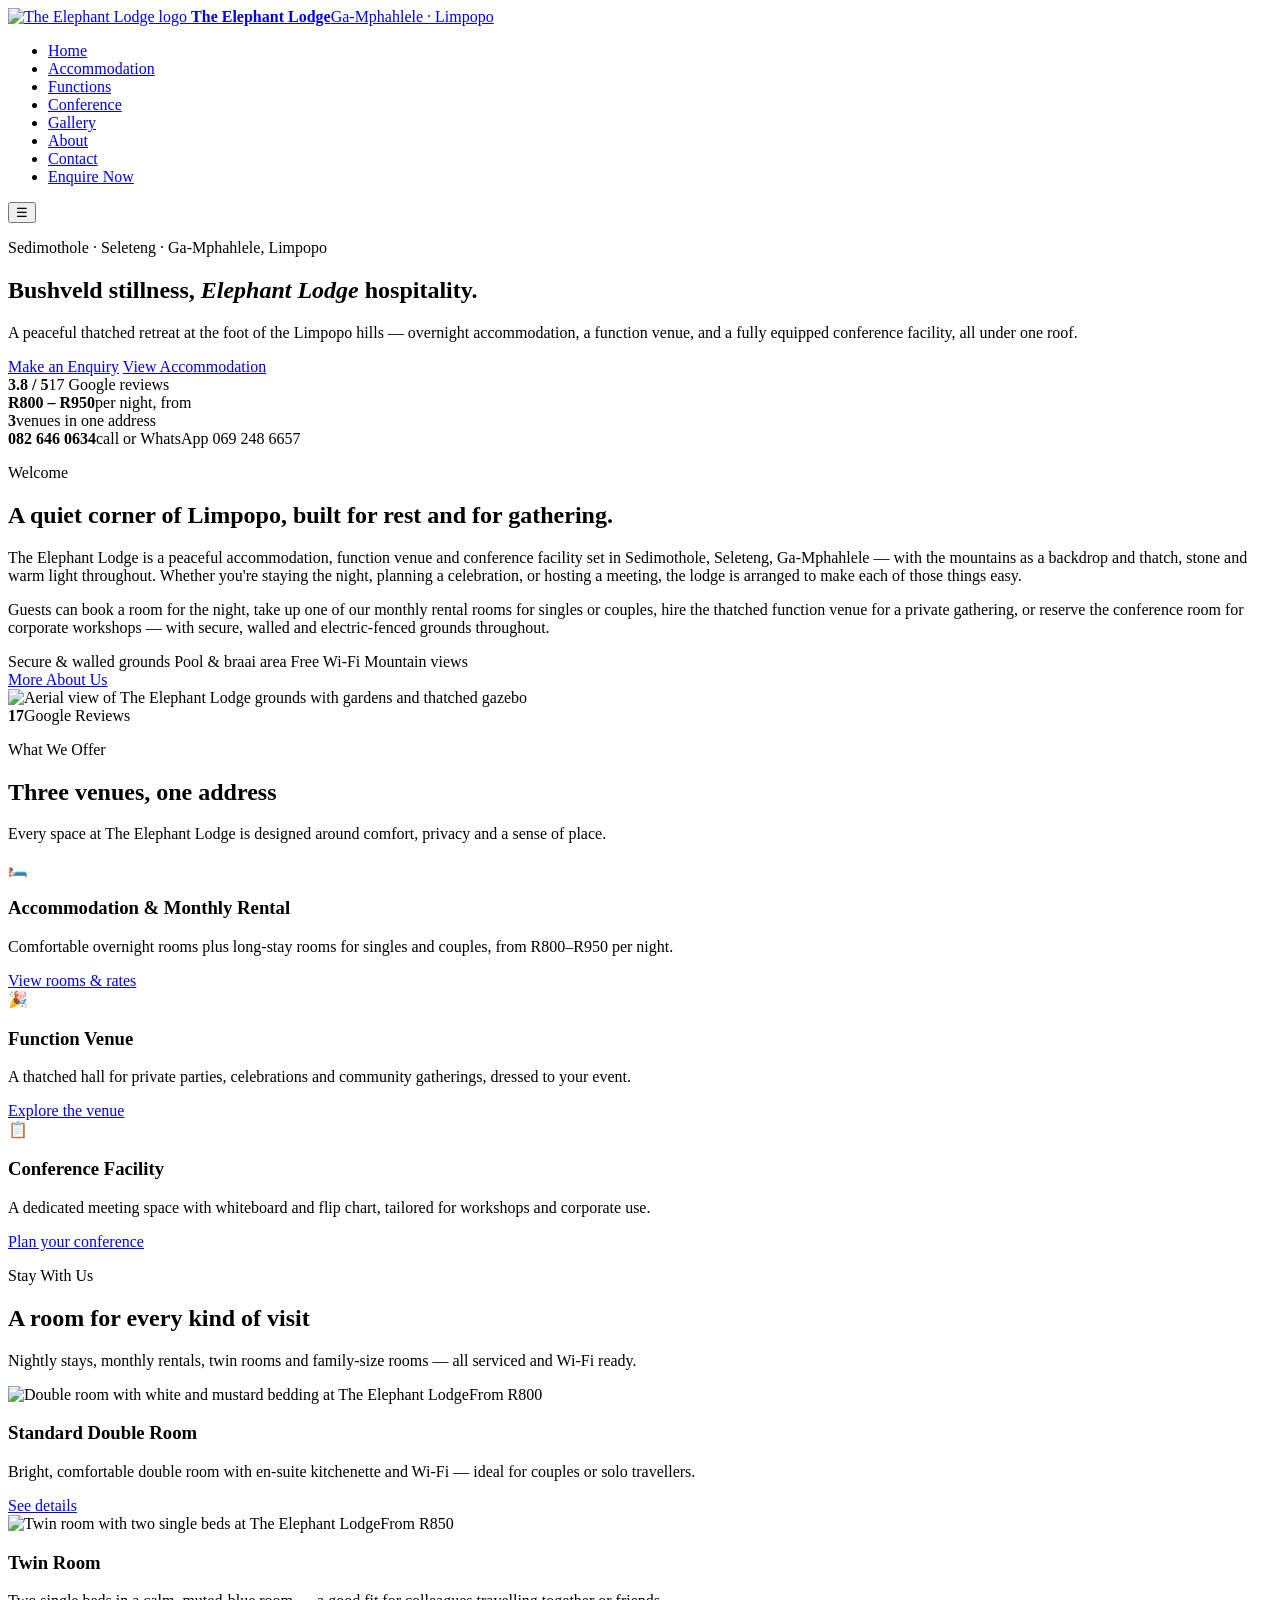
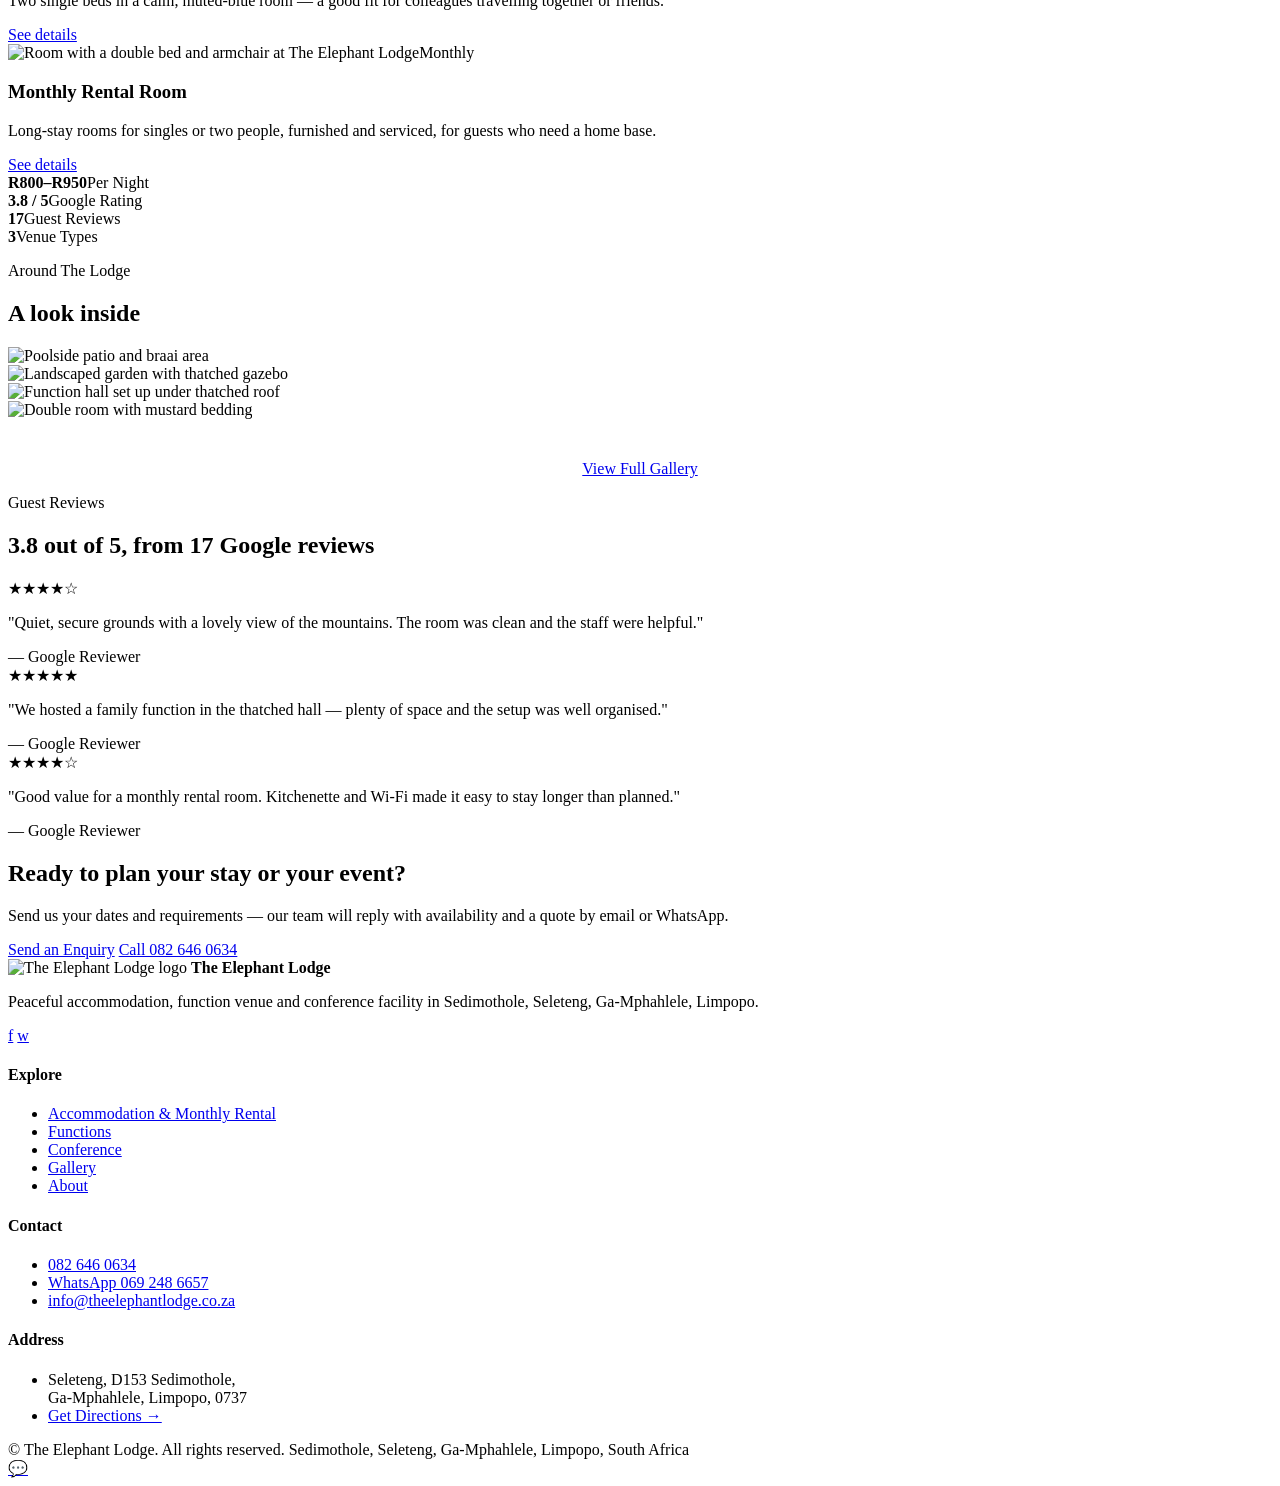
==== index.html @ 0ccc71f3 "Launch website Launch website" ====
<!DOCTYPE html>
<html lang="en-ZA">
<head>
<meta charset="UTF-8">
<meta name="viewport" content="width=device-width, initial-scale=1.0">
<title>The Elephant Lodge | Accommodation, Functions & Conference Venue in Ga‑Mphahlele, Limpopo</title>
<meta name="description" content="The Elephant Lodge in Sedimothole, Seleteng, Ga‑Mphahlele offers peaceful overnight accommodation, monthly room rentals, a function venue for parties and events, and a conference facility — all set against the Limpopo mountains.">
<meta name="keywords" content="The Elephant Lodge, Ga-Mphahlele accommodation, Seleteng lodge, Limpopo function venue, conference venue Limpopo, monthly room rental Ga-Mphahlele, Sedimothole lodge">
<link rel="canonical" href="https://theelephantlodge.co.za/">
<meta name="robots" content="index, follow">

<!-- Open Graph -->
<meta property="og:type" content="business.business">
<meta property="og:title" content="The Elephant Lodge — Accommodation, Functions & Conference Venue">
<meta property="og:description" content="Peaceful accommodation, function venue and conference facility in Sedimothole, Seleteng, Ga‑Mphahlele, Limpopo.">
<meta property="og:image" content="https://theelephantlodge.co.za/images/hero-sunset.jpg">
<meta property="og:url" content="https://theelephantlodge.co.za/">
<meta property="og:locale" content="en_ZA">
<meta name="twitter:card" content="summary_large_image">

<link rel="icon" href="images/logo.jpg">
<link rel="preconnect" href="https://fonts.googleapis.com">
<link rel="preconnect" href="https://fonts.gstatic.com" crossorigin>
<link href="https://fonts.googleapis.com/css2?family=Fraunces:opsz,wght@9..144,300..700&family=Manrope:wght@400;500;600;700;800&display=swap" rel="stylesheet">
<link rel="stylesheet" href="css/style.css">

<script type="application/ld+json">
{
  "@context": "https://schema.org",
  "@type": "LodgingBusiness",
  "name": "The Elephant Lodge",
  "image": "https://theelephantlodge.co.za/images/hero-sunset.jpg",
  "url": "https://theelephantlodge.co.za/",
  "telephone": "+27826460634",
  "email": "info@theelephantlodge.co.za",
  "priceRange": "R800 - R950",
  "address": {
    "@type": "PostalAddress",
    "streetAddress": "D153 Sedimothole, Seleteng",
    "addressLocality": "Ga-Mphahlele",
    "postalCode": "0737",
    "addressRegion": "Limpopo",
    "addressCountry": "ZA"
  },
  "aggregateRating": {
    "@type": "AggregateRating",
    "ratingValue": "3.8",
    "reviewCount": "17"
  },
  "sameAs": ["https://www.facebook.com/profile.php?id=61555060270359"]
}
</script>
</head>
<body data-page="home">

<!-- ============ HEADER ============ -->
<header class="site-header">
  <div class="container">
    <a href="index.html" class="brand">
      <img src="images/logo.jpg" alt="The Elephant Lodge logo">
      <span><strong>The Elephant Lodge</strong><span>Ga‑Mphahlele · Limpopo</span></span>
    </a>
    <nav aria-label="Primary">
      <ul class="nav-links">
        <li><a href="index.html" data-page="home">Home</a></li>
        <li><a href="accommodation.html" data-page="accommodation">Accommodation</a></li>
        <li><a href="functions.html" data-page="functions">Functions</a></li>
        <li><a href="conference.html" data-page="conference">Conference</a></li>
        <li><a href="gallery.html" data-page="gallery">Gallery</a></li>
        <li><a href="about.html" data-page="about">About</a></li>
        <li><a href="contact.html" data-page="contact">Contact</a></li>
        <li><a href="contact.html#enquire" class="nav-cta">Enquire Now</a></li>
      </ul>
    </nav>
    <button class="nav-toggle" aria-label="Open menu" aria-expanded="false">☰</button>
  </div>
</header>

<!-- ============ HERO ============ -->
<section class="hero">
  <div class="hero-bg" style="background-image:url('images/hero-sunset.jpg');"></div>
  <div class="hero-content">
    <p class="eyebrow">Sedimothole · Seleteng · Ga‑Mphahlele, Limpopo</p>
    <h1>Bushveld stillness, <em>Elephant Lodge</em> hospitality.</h1>
    <p class="hero-sub">A peaceful thatched retreat at the foot of the Limpopo hills — overnight accommodation, a function venue, and a fully equipped conference facility, all under one roof.</p>
    <div class="hero-actions">
      <a href="contact.html#enquire" class="btn btn-primary">Make an Enquiry</a>
      <a href="accommodation.html" class="btn btn-ghost">View Accommodation</a>
    </div>
    <div class="hero-meta">
      <div><strong>3.8 / 5</strong>17 Google reviews</div>
      <div><strong>R800 – R950</strong>per night, from</div>
      <div><strong>3</strong>venues in one address</div>
      <div><strong>082 646 0634</strong>call or WhatsApp 069 248 6657</div>
    </div>
  </div>
</section>

<!-- ============ INTRO ============ -->
<section class="section-sand">
  <div class="container">
    <div class="split reveal">
      <div>
        <p class="eyebrow">Welcome</p>
        <h2>A quiet corner of Limpopo, built for rest and for gathering.</h2>
        <p>The Elephant Lodge is a peaceful accommodation, function venue and conference facility set in Sedimothole, Seleteng, Ga‑Mphahlele — with the mountains as a backdrop and thatch, stone and warm light throughout. Whether you're staying the night, planning a celebration, or hosting a meeting, the lodge is arranged to make each of those things easy.</p>
        <p>Guests can book a room for the night, take up one of our monthly rental rooms for singles or couples, hire the thatched function venue for a private gathering, or reserve the conference room for corporate workshops — with secure, walled and electric-fenced grounds throughout.</p>
        <div class="badge-row">
          <span class="badge">Secure & walled grounds</span>
          <span class="badge">Pool & braai area</span>
          <span class="badge">Free Wi‑Fi</span>
          <span class="badge">Mountain views</span>
        </div>
        <a href="about.html" class="btn btn-outline">More About Us</a>
      </div>
      <div class="split-media">
        <img src="images/aerial-front.jpg" alt="Aerial view of The Elephant Lodge grounds with gardens and thatched gazebo">
        <div class="tag"><strong>17</strong><span>Google Reviews</span></div>
      </div>
    </div>
  </div>
</section>

<!-- ============ SERVICES QUICK NAV ============ -->
<section>
  <div class="container">
    <div class="section-head reveal">
      <p class="eyebrow" style="justify-content:center;">What We Offer</p>
      <h2>Three venues, one address</h2>
      <p>Every space at The Elephant Lodge is designed around comfort, privacy and a sense of place.</p>
    </div>
    <div class="grid grid-3 reveal">
      <div class="icon-card">
        <div class="ic">🛏️</div>
        <h3>Accommodation & Monthly Rental</h3>
        <p>Comfortable overnight rooms plus long-stay rooms for singles and couples, from R800–R950 per night.</p>
        <a href="accommodation.html" class="card-link">View rooms & rates</a>
      </div>
      <div class="icon-card">
        <div class="ic">🎉</div>
        <h3>Function Venue</h3>
        <p>A thatched hall for private parties, celebrations and community gatherings, dressed to your event.</p>
        <a href="functions.html" class="card-link">Explore the venue</a>
      </div>
      <div class="icon-card">
        <div class="ic">📋</div>
        <h3>Conference Facility</h3>
        <p>A dedicated meeting space with whiteboard and flip chart, tailored for workshops and corporate use.</p>
        <a href="conference.html" class="card-link">Plan your conference</a>
      </div>
    </div>
  </div>
</section>

<!-- ============ FEATURED ROOMS ============ -->
<section class="section-sand">
  <div class="container">
    <div class="section-head reveal">
      <p class="eyebrow" style="justify-content:center;">Stay With Us</p>
      <h2>A room for every kind of visit</h2>
      <p>Nightly stays, monthly rentals, twin rooms and family-size rooms — all serviced and Wi‑Fi ready.</p>
    </div>
    <div class="grid grid-3 reveal">
      <div class="card">
        <div class="card-media"><img src="images/room-yellow.jpg" alt="Double room with white and mustard bedding at The Elephant Lodge"><span class="card-price">From R800</span></div>
        <div class="card-body">
          <h3>Standard Double Room</h3>
          <p>Bright, comfortable double room with en-suite kitchenette and Wi‑Fi — ideal for couples or solo travellers.</p>
          <a href="accommodation.html" class="card-link">See details</a>
        </div>
      </div>
      <div class="card">
        <div class="card-media"><img src="images/room-twin.jpg" alt="Twin room with two single beds at The Elephant Lodge"><span class="card-price">From R850</span></div>
        <div class="card-body">
          <h3>Twin Room</h3>
          <p>Two single beds in a calm, muted-blue room — a good fit for colleagues travelling together or friends.</p>
          <a href="accommodation.html" class="card-link">See details</a>
        </div>
      </div>
      <div class="card">
        <div class="card-media"><img src="images/room-green.jpg" alt="Room with a double bed and armchair at The Elephant Lodge"><span class="card-price">Monthly</span></div>
        <div class="card-body">
          <h3>Monthly Rental Room</h3>
          <p>Long-stay rooms for singles or two people, furnished and serviced, for guests who need a home base.</p>
          <a href="accommodation.html" class="card-link">See details</a>
        </div>
      </div>
    </div>
  </div>
</section>

<!-- ============ STATS ============ -->
<section class="section-tight">
  <div class="container">
    <div class="stats reveal">
      <div><strong>R800–R950</strong><span>Per Night</span></div>
      <div><strong>3.8 / 5</strong><span>Google Rating</span></div>
      <div><strong>17</strong><span>Guest Reviews</span></div>
      <div><strong>3</strong><span>Venue Types</span></div>
    </div>
  </div>
</section>

<!-- ============ GALLERY PREVIEW ============ -->
<section>
  <div class="container">
    <div class="section-head reveal">
      <p class="eyebrow" style="justify-content:center;">Around The Lodge</p>
      <h2>A look inside</h2>
    </div>
    <div class="gallery-grid reveal">
      <div class="gallery-item"><img src="images/poolside.jpg" alt="Poolside patio and braai area"></div>
      <div class="gallery-item"><img src="images/garden-lawn.jpg" alt="Landscaped garden with thatched gazebo"></div>
      <div class="gallery-item"><img src="images/function-hall-setup-1.jpg" alt="Function hall set up under thatched roof"></div>
      <div class="gallery-item"><img src="images/room-yellow.jpg" alt="Double room with mustard bedding"></div>
    </div>
    <div style="text-align:center; margin-top:2.6rem;">
      <a href="gallery.html" class="btn btn-outline">View Full Gallery</a>
    </div>
  </div>
</section>

<!-- ============ TESTIMONIALS ============ -->
<section class="section-night">
  <div class="container">
    <div class="section-head reveal">
      <p class="eyebrow" style="justify-content:center; color:var(--gold-soft);">Guest Reviews</p>
      <h2>3.8 out of 5, from 17 Google reviews</h2>
    </div>
    <div class="grid grid-3 reveal">
      <div class="review-card">
        <div class="stars">★★★★☆</div>
        <p>"Quiet, secure grounds with a lovely view of the mountains. The room was clean and the staff were helpful."</p>
        <div class="review-name">— Google Reviewer</div>
      </div>
      <div class="review-card">
        <div class="stars">★★★★★</div>
        <p>"We hosted a family function in the thatched hall — plenty of space and the setup was well organised."</p>
        <div class="review-name">— Google Reviewer</div>
      </div>
      <div class="review-card">
        <div class="stars">★★★★☆</div>
        <p>"Good value for a monthly rental room. Kitchenette and Wi‑Fi made it easy to stay longer than planned."</p>
        <div class="review-name">— Google Reviewer</div>
      </div>
    </div>
  </div>
</section>

<!-- ============ CTA ============ -->
<section class="cta-band">
  <div class="container">
    <div class="horizon"><span class="horizon-dot"></span></div>
    <h2>Ready to plan your stay or your event?</h2>
    <p>Send us your dates and requirements — our team will reply with availability and a quote by email or WhatsApp.</p>
    <div class="cta-actions">
      <a href="contact.html#enquire" class="btn btn-primary">Send an Enquiry</a>
      <a href="tel:+27826460634" class="btn btn-ghost">Call 082 646 0634</a>
    </div>
  </div>
</section>

<!-- ============ FOOTER ============ -->
<footer class="site-footer">
  <div class="container">
    <div class="footer-grid">
      <div>
        <div class="footer-brand">
          <img src="images/logo.jpg" alt="The Elephant Lodge logo">
          <strong>The Elephant Lodge</strong>
        </div>
        <p>Peaceful accommodation, function venue and conference facility in Sedimothole, Seleteng, Ga‑Mphahlele, Limpopo.</p>
        <div class="social-row">
          <a href="https://www.facebook.com/profile.php?id=61555060270359" target="_blank" rel="noopener" aria-label="Facebook">f</a>
          <a href="https://wa.me/27692486657" target="_blank" rel="noopener" aria-label="WhatsApp">w</a>
        </div>
      </div>
      <div>
        <h4>Explore</h4>
        <ul>
          <li><a href="accommodation.html">Accommodation & Monthly Rental</a></li>
          <li><a href="functions.html">Functions</a></li>
          <li><a href="conference.html">Conference</a></li>
          <li><a href="gallery.html">Gallery</a></li>
          <li><a href="about.html">About</a></li>
        </ul>
      </div>
      <div>
        <h4>Contact</h4>
        <ul>
          <li><a href="tel:+27826460634">082 646 0634</a></li>
          <li><a href="https://wa.me/27692486657" target="_blank" rel="noopener">WhatsApp 069 248 6657</a></li>
          <li><a href="mailto:info@theelephantlodge.co.za">info@theelephantlodge.co.za</a></li>
        </ul>
      </div>
      <div>
        <h4>Address</h4>
        <ul>
          <li>Seleteng, D153 Sedimothole,<br>Ga‑Mphahlele, Limpopo, 0737</li>
          <li><a href="https://www.google.com/maps/dir//Seleteng,+D153+Sedimothole,+Seleteng,+Ga,+Ga-Mphahlele,+0737" target="_blank" rel="noopener">Get Directions →</a></li>
        </ul>
      </div>
    </div>
    <div class="footer-bottom">
      <span>© <span id="year"></span> The Elephant Lodge. All rights reserved.</span>
      <span>Sedimothole, Seleteng, Ga‑Mphahlele, Limpopo, South Africa</span>
    </div>
  </div>
</footer>

<a href="https://wa.me/27692486657" class="whatsapp-float" target="_blank" rel="noopener" aria-label="Chat on WhatsApp">💬</a>

<script src="js/main.js"></script>
</body>
</html>
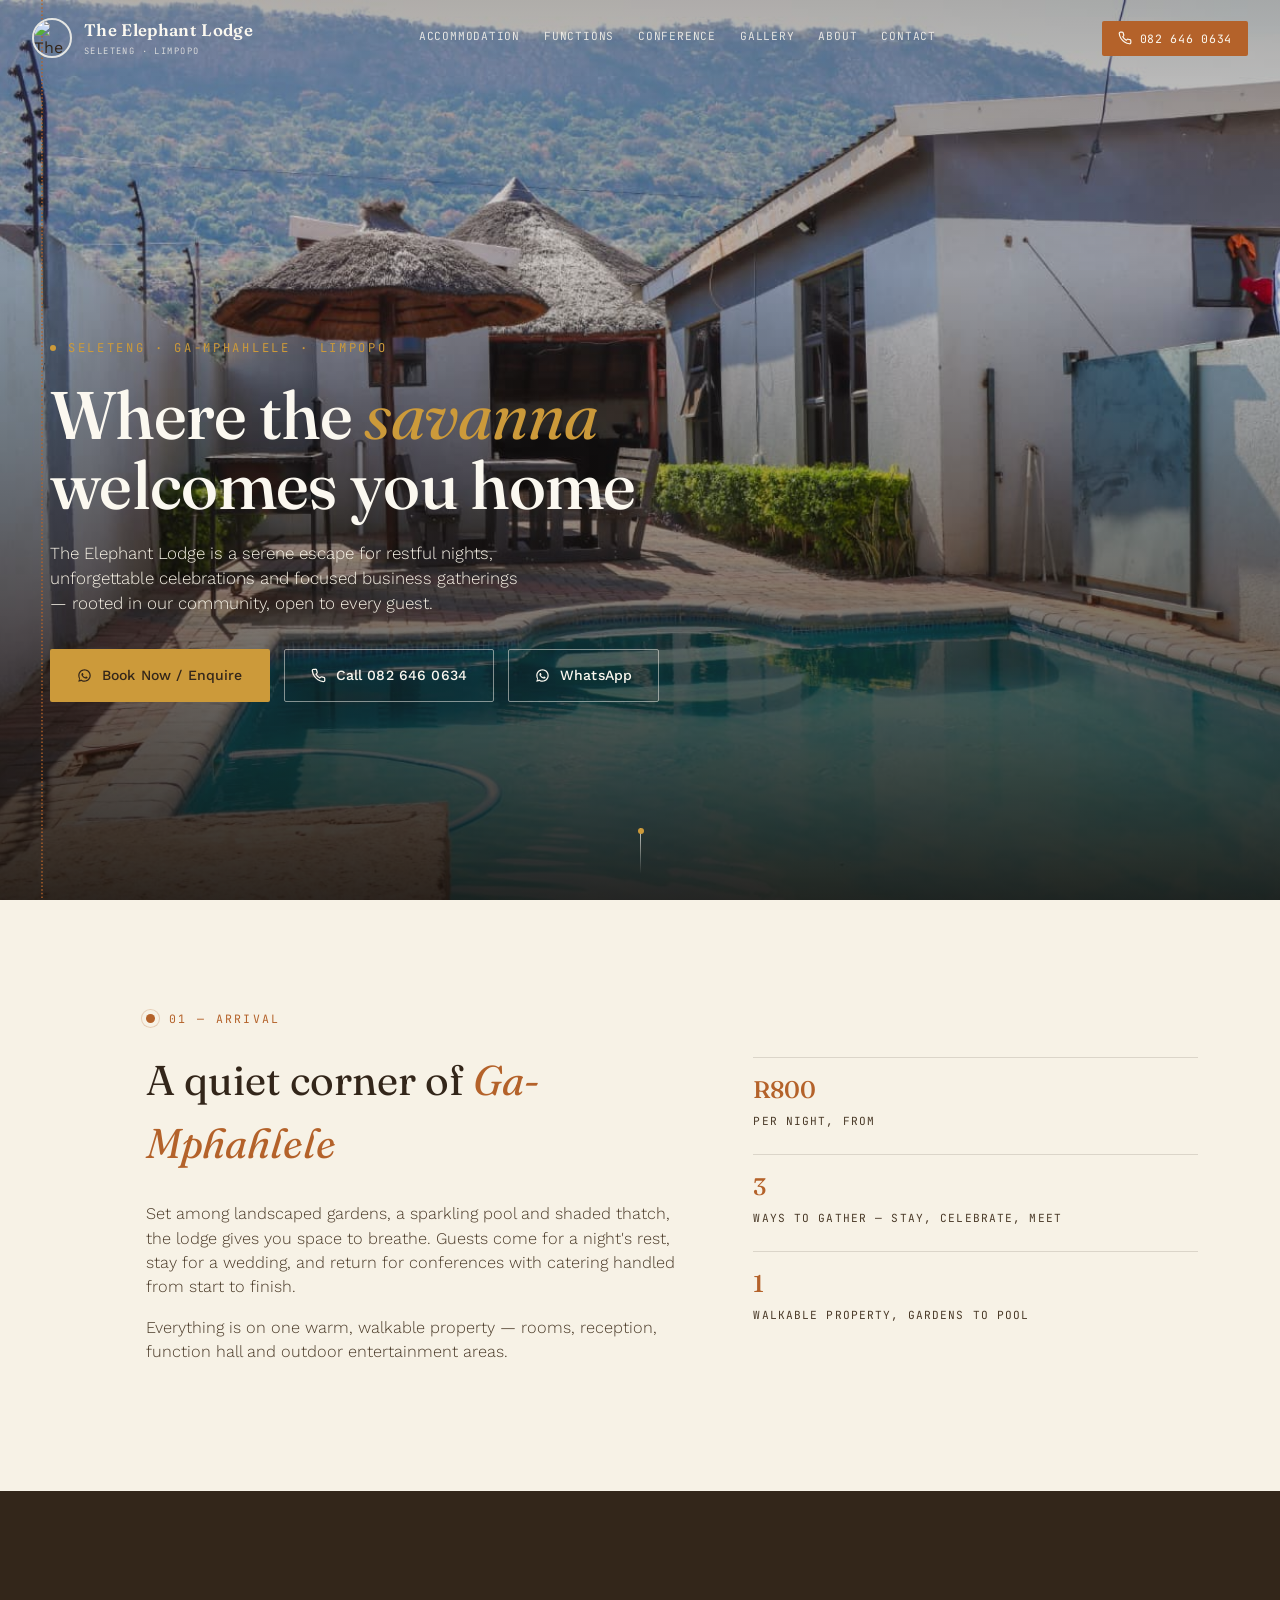
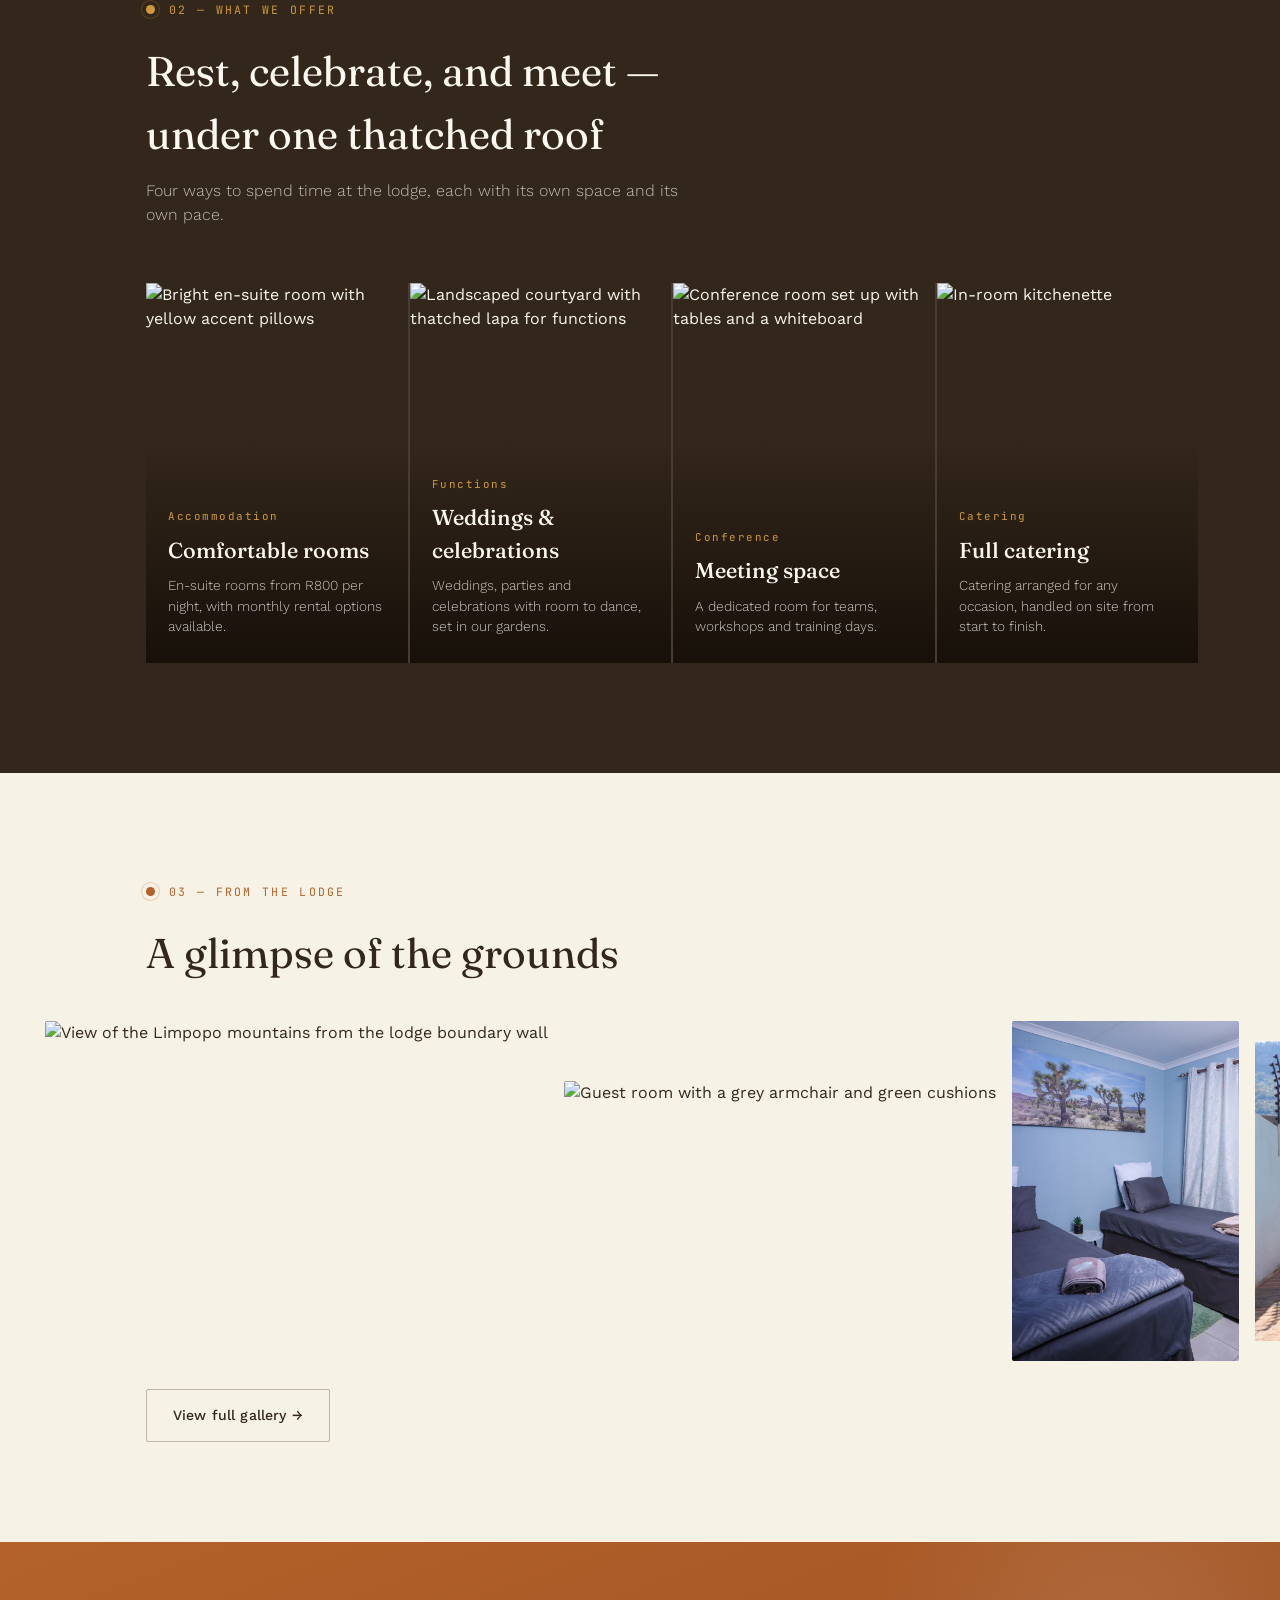
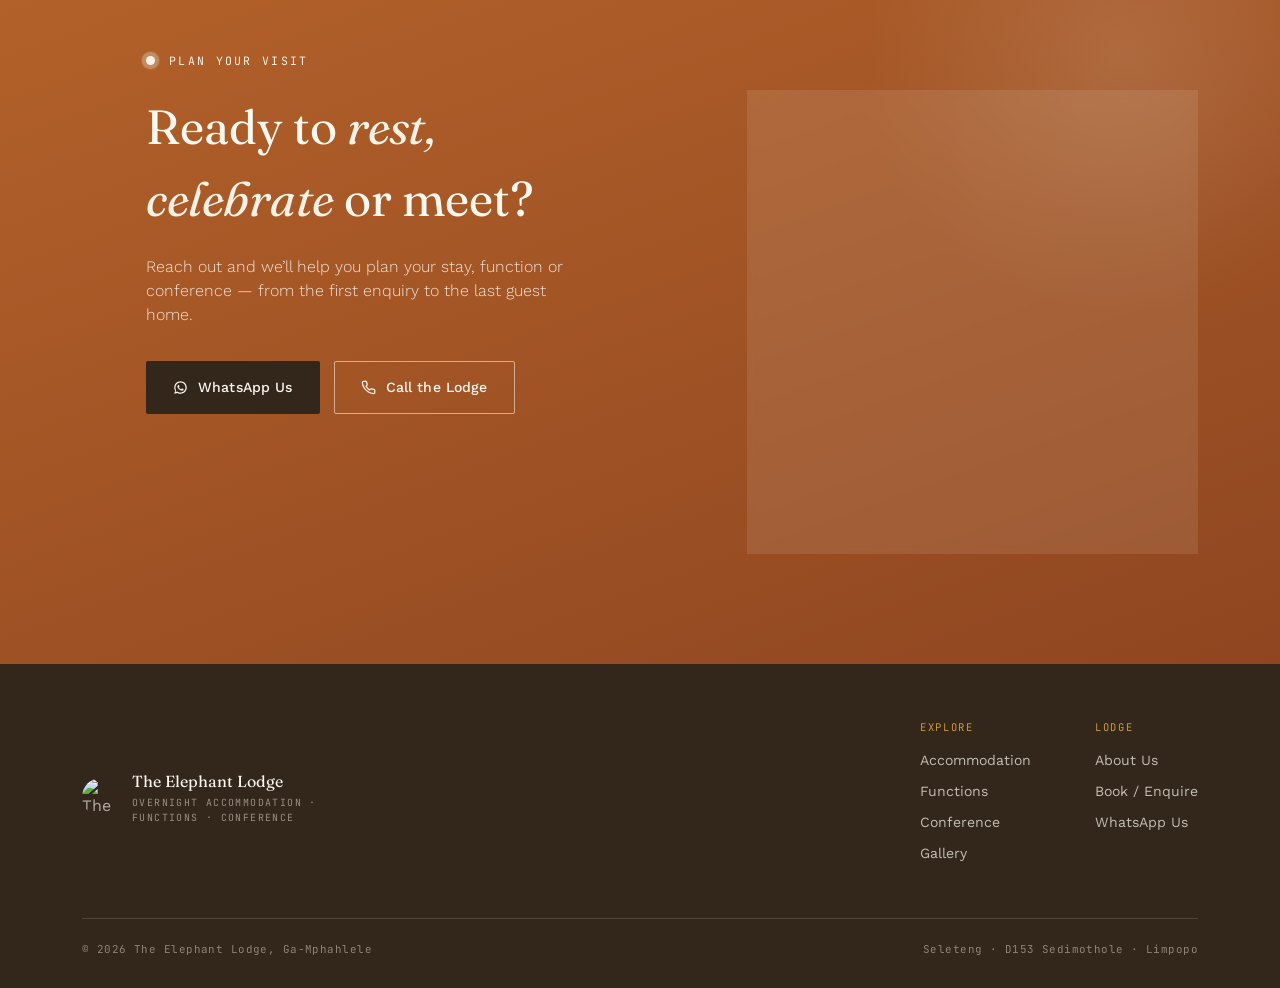
==== commit 1e72ad32: "Add files via upload" ====
--- a/index.html
+++ b/index.html
@@ -1,315 +1,187 @@
 <!DOCTYPE html>
-<html lang="en-ZA">
+<html lang="en">
 <head>
 <meta charset="UTF-8">
 <meta name="viewport" content="width=device-width, initial-scale=1.0">
-<title>The Elephant Lodge | Accommodation, Functions & Conference Venue in Ga‑Mphahlele, Limpopo</title>
-<meta name="description" content="The Elephant Lodge in Sedimothole, Seleteng, Ga‑Mphahlele offers peaceful overnight accommodation, monthly room rentals, a function venue for parties and events, and a conference facility — all set against the Limpopo mountains.">
-<meta name="keywords" content="The Elephant Lodge, Ga-Mphahlele accommodation, Seleteng lodge, Limpopo function venue, conference venue Limpopo, monthly room rental Ga-Mphahlele, Sedimothole lodge">
-<link rel="canonical" href="https://theelephantlodge.co.za/">
-<meta name="robots" content="index, follow">
-
-<!-- Open Graph -->
-<meta property="og:type" content="business.business">
-<meta property="og:title" content="The Elephant Lodge — Accommodation, Functions & Conference Venue">
-<meta property="og:description" content="Peaceful accommodation, function venue and conference facility in Sedimothole, Seleteng, Ga‑Mphahlele, Limpopo.">
-<meta property="og:image" content="https://theelephantlodge.co.za/images/hero-sunset.jpg">
-<meta property="og:url" content="https://theelephantlodge.co.za/">
-<meta property="og:locale" content="en_ZA">
-<meta name="twitter:card" content="summary_large_image">
-
-<link rel="icon" href="images/logo.jpg">
-<link rel="preconnect" href="https://fonts.googleapis.com">
-<link rel="preconnect" href="https://fonts.gstatic.com" crossorigin>
-<link href="https://fonts.googleapis.com/css2?family=Fraunces:opsz,wght@9..144,300..700&family=Manrope:wght@400;500;600;700;800&display=swap" rel="stylesheet">
+<title>The Elephant Lodge — Seleteng, Ga-Mphahlele, Limpopo</title>
+<meta name="description" content="Overnight accommodation, functions and conferencing in Ga-Mphahlele, Limpopo.">
 <link rel="stylesheet" href="css/style.css">
-
-<script type="application/ld+json">
-{
-  "@context": "https://schema.org",
-  "@type": "LodgingBusiness",
-  "name": "The Elephant Lodge",
-  "image": "https://theelephantlodge.co.za/images/hero-sunset.jpg",
-  "url": "https://theelephantlodge.co.za/",
-  "telephone": "+27826460634",
-  "email": "info@theelephantlodge.co.za",
-  "priceRange": "R800 - R950",
-  "address": {
-    "@type": "PostalAddress",
-    "streetAddress": "D153 Sedimothole, Seleteng",
-    "addressLocality": "Ga-Mphahlele",
-    "postalCode": "0737",
-    "addressRegion": "Limpopo",
-    "addressCountry": "ZA"
-  },
-  "aggregateRating": {
-    "@type": "AggregateRating",
-    "ratingValue": "3.8",
-    "reviewCount": "17"
-  },
-  "sameAs": ["https://www.facebook.com/profile.php?id=61555060270359"]
-}
-</script>
 </head>
-<body data-page="home">
-
-<!-- ============ HEADER ============ -->
-<header class="site-header">
-  <div class="container">
-    <a href="index.html" class="brand">
-      <img src="images/logo.jpg" alt="The Elephant Lodge logo">
-      <span><strong>The Elephant Lodge</strong><span>Ga‑Mphahlele · Limpopo</span></span>
-    </a>
-    <nav aria-label="Primary">
-      <ul class="nav-links">
-        <li><a href="index.html" data-page="home">Home</a></li>
-        <li><a href="accommodation.html" data-page="accommodation">Accommodation</a></li>
-        <li><a href="functions.html" data-page="functions">Functions</a></li>
-        <li><a href="conference.html" data-page="conference">Conference</a></li>
-        <li><a href="gallery.html" data-page="gallery">Gallery</a></li>
-        <li><a href="about.html" data-page="about">About</a></li>
-        <li><a href="contact.html" data-page="contact">Contact</a></li>
-        <li><a href="contact.html#enquire" class="nav-cta">Enquire Now</a></li>
-      </ul>
-    </nav>
-    <button class="nav-toggle" aria-label="Open menu" aria-expanded="false">☰</button>
-  </div>
+<body>
+<header class="nav nav-hero" id="siteNav">
+  <a href="index.html" class="brand">
+    <img src="images/logo-badge.jpg" alt="The Elephant Lodge crest">
+    <span class="brand-text">The Elephant Lodge<small>Seleteng &middot; Limpopo</small></span>
+  </a>
+  <nav class="links">
+    <a href="accommodation.html">Accommodation</a>
+    <a href="functions.html">Functions</a>
+    <a href="conference.html">Conference</a>
+    <a href="gallery.html">Gallery</a>
+    <a href="about.html">About</a>
+    <a href="contact.html">Contact</a>
+  </nav>
+  <a class="btn-call" href="tel:+27826460634">
+    <svg viewBox="0 0 24 24" fill="none" stroke="currentColor" stroke-width="2" width="14" height="14"><path d="M22 16.92v3a2 2 0 0 1-2.18 2 19.79 19.79 0 0 1-8.63-3.07 19.5 19.5 0 0 1-6-6 19.79 19.79 0 0 1-3.07-8.67A2 2 0 0 1 4.11 2h3a2 2 0 0 1 2 1.72c.127.96.361 1.903.7 2.81a2 2 0 0 1-.45 2.11L8.09 9.91a16 16 0 0 0 6 6l1.27-1.27a2 2 0 0 1 2.11-.45c.907.339 1.85.573 2.81.7A2 2 0 0 1 22 16.92z"/></svg>
+    082 646 0634
+  </a>
 </header>
 
-<!-- ============ HERO ============ -->
-<section class="hero">
-  <div class="hero-bg" style="background-image:url('images/hero-sunset.jpg');"></div>
+<div class="trail-rail">
+  <svg viewBox="0 0 20 3000" preserveAspectRatio="none">
+    <path id="trailPath" class="trail-path" d="M10,0 L10,3000"/>
+  </svg>
+</div>
+
+<section class="hero hero-full" id="top">
+  <img class="hero-img" src="images/poolside.jpg" alt="Poolside and thatched lapa at The Elephant Lodge with the Limpopo mountains behind">
   <div class="hero-content">
-    <p class="eyebrow">Sedimothole · Seleteng · Ga‑Mphahlele, Limpopo</p>
-    <h1>Bushveld stillness, <em>Elephant Lodge</em> hospitality.</h1>
-    <p class="hero-sub">A peaceful thatched retreat at the foot of the Limpopo hills — overnight accommodation, a function venue, and a fully equipped conference facility, all under one roof.</p>
-    <div class="hero-actions">
-      <a href="contact.html#enquire" class="btn btn-primary">Make an Enquiry</a>
-      <a href="accommodation.html" class="btn btn-ghost">View Accommodation</a>
-    </div>
-    <div class="hero-meta">
-      <div><strong>3.8 / 5</strong>17 Google reviews</div>
-      <div><strong>R800 – R950</strong>per night, from</div>
-      <div><strong>3</strong>venues in one address</div>
-      <div><strong>082 646 0634</strong>call or WhatsApp 069 248 6657</div>
+    <div class="hero-inner">
+      <div class="eyebrow"><span class="dot"></span>Seleteng &middot; Ga-Mphahlele &middot; Limpopo</div>
+      <h1 class="hero-title">Where the <em>savanna</em> welcomes you home</h1>
+      <p class="hero-sub">The Elephant Lodge is a serene escape for restful nights, unforgettable celebrations and focused business gatherings &mdash; rooted in our community, open to every guest.</p>
+      <div class="hero-ctas">
+        <a class="btn btn-primary" href="https://wa.me/27692486657?text=Hello%20The%20Elephant%20Lodge%2C%20I%27d%20like%20to%20make%20a%20booking%20enquiry."><svg viewBox="0 0 24 24" fill="currentColor"><path d="M12 2C6.48 2 2 6.48 2 12c0 1.85.5 3.58 1.38 5.07L2 22l5.05-1.35A9.94 9.94 0 0 0 12 22c5.52 0 10-4.48 10-10S17.52 2 12 2zm0 18c-1.7 0-3.28-.5-4.6-1.36l-.33-.2-3 .8.8-2.93-.21-.34A7.94 7.94 0 0 1 4 12c0-4.41 3.59-8 8-8s8 3.59 8 8-3.59 8-8 8zm4.4-5.6c-.24-.12-1.43-.7-1.65-.79-.22-.08-.38-.12-.55.12-.16.24-.63.79-.77.95-.14.16-.28.18-.52.06-.24-.12-1.02-.38-1.94-1.2-.72-.64-1.2-1.43-1.34-1.67-.14-.24-.02-.37.1-.49.11-.11.24-.28.36-.42.12-.14.16-.24.24-.4.08-.16.04-.3-.02-.42-.06-.12-.55-1.33-.76-1.82-.2-.48-.4-.42-.55-.42h-.47c-.16 0-.42.06-.64.3-.22.24-.85.83-.85 2.02 0 1.19.87 2.34.99 2.5.12.16 1.71 2.61 4.14 3.66.58.25 1.03.4 1.38.51.58.18 1.11.16 1.53.1.47-.07 1.43-.58 1.63-1.15.2-.57.2-1.05.14-1.15-.06-.1-.22-.16-.46-.28z"/></svg> Book Now / Enquire</a>
+        <a class="btn btn-ghost" href="tel:+27826460634"><svg viewBox="0 0 24 24" fill="none" stroke="currentColor" stroke-width="2" width="14" height="14"><path d="M22 16.92v3a2 2 0 0 1-2.18 2 19.79 19.79 0 0 1-8.63-3.07 19.5 19.5 0 0 1-6-6 19.79 19.79 0 0 1-3.07-8.67A2 2 0 0 1 4.11 2h3a2 2 0 0 1 2 1.72c.127.96.361 1.903.7 2.81a2 2 0 0 1-.45 2.11L8.09 9.91a16 16 0 0 0 6 6l1.27-1.27a2 2 0 0 1 2.11-.45c.907.339 1.85.573 2.81.7A2 2 0 0 1 22 16.92z"/></svg> Call 082 646 0634</a>
+        <a class="btn btn-ghost" href="https://wa.me/27692486657"><svg viewBox="0 0 24 24" fill="currentColor"><path d="M12 2C6.48 2 2 6.48 2 12c0 1.85.5 3.58 1.38 5.07L2 22l5.05-1.35A9.94 9.94 0 0 0 12 22c5.52 0 10-4.48 10-10S17.52 2 12 2zm0 18c-1.7 0-3.28-.5-4.6-1.36l-.33-.2-3 .8.8-2.93-.21-.34A7.94 7.94 0 0 1 4 12c0-4.41 3.59-8 8-8s8 3.59 8 8-3.59 8-8 8zm4.4-5.6c-.24-.12-1.43-.7-1.65-.79-.22-.08-.38-.12-.55.12-.16.24-.63.79-.77.95-.14.16-.28.18-.52.06-.24-.12-1.02-.38-1.94-1.2-.72-.64-1.2-1.43-1.34-1.67-.14-.24-.02-.37.1-.49.11-.11.24-.28.36-.42.12-.14.16-.24.24-.4.08-.16.04-.3-.02-.42-.06-.12-.55-1.33-.76-1.82-.2-.48-.4-.42-.55-.42h-.47c-.16 0-.42.06-.64.3-.22.24-.85.83-.85 2.02 0 1.19.87 2.34.99 2.5.12.16 1.71 2.61 4.14 3.66.58.25 1.03.4 1.38.51.58.18 1.11.16 1.53.1.47-.07 1.43-.58 1.63-1.15.2-.57.2-1.05.14-1.15-.06-.1-.22-.16-.46-.28z"/></svg> WhatsApp</a>
+      </div>
     </div>
   </div>
+  <div class="scroll-cue"></div>
 </section>
 
-<!-- ============ INTRO ============ -->
-<section class="section-sand">
-  <div class="container">
-    <div class="split reveal">
+<section class="lede" id="welcome">
+  <div class="section-inner">
+    <div class="waypoint"><span class="mark"></span><span>01 &mdash; Arrival</span></div>
+    <div class="two-col">
       <div>
-        <p class="eyebrow">Welcome</p>
-        <h2>A quiet corner of Limpopo, built for rest and for gathering.</h2>
-        <p>The Elephant Lodge is a peaceful accommodation, function venue and conference facility set in Sedimothole, Seleteng, Ga‑Mphahlele — with the mountains as a backdrop and thatch, stone and warm light throughout. Whether you're staying the night, planning a celebration, or hosting a meeting, the lodge is arranged to make each of those things easy.</p>
-        <p>Guests can book a room for the night, take up one of our monthly rental rooms for singles or couples, hire the thatched function venue for a private gathering, or reserve the conference room for corporate workshops — with secure, walled and electric-fenced grounds throughout.</p>
-        <div class="badge-row">
-          <span class="badge">Secure & walled grounds</span>
-          <span class="badge">Pool & braai area</span>
-          <span class="badge">Free Wi‑Fi</span>
-          <span class="badge">Mountain views</span>
-        </div>
-        <a href="about.html" class="btn btn-outline">More About Us</a>
+        <h2>A quiet corner of <em>Ga-Mphahlele</em></h2>
+        <p>Set among landscaped gardens, a sparkling pool and shaded thatch, the lodge gives you space to breathe. Guests come for a night's rest, stay for a wedding, and return for conferences with catering handled from start to finish.</p>
+        <p>Everything is on one warm, walkable property &mdash; rooms, reception, function hall and outdoor entertainment areas.</p>
       </div>
-      <div class="split-media">
-        <img src="images/aerial-front.jpg" alt="Aerial view of The Elephant Lodge grounds with gardens and thatched gazebo">
-        <div class="tag"><strong>17</strong><span>Google Reviews</span></div>
+      <div class="stat-list">
+        <div class="stat"><b>R800</b><span>Per night, from</span></div>
+        <div class="stat"><b>3</b><span>Ways to gather &mdash; stay, celebrate, meet</span></div>
+        <div class="stat"><b>1</b><span>Walkable property, gardens to pool</span></div>
       </div>
     </div>
   </div>
 </section>
 
-<!-- ============ SERVICES QUICK NAV ============ -->
-<section>
-  <div class="container">
-    <div class="section-head reveal">
-      <p class="eyebrow" style="justify-content:center;">What We Offer</p>
-      <h2>Three venues, one address</h2>
-      <p>Every space at The Elephant Lodge is designed around comfort, privacy and a sense of place.</p>
+<section class="dark-section" id="offerings">
+  <div class="section-inner">
+    <div class="waypoint on-dark"><span class="mark"></span><span>02 &mdash; What We Offer</span></div>
+    <h2>Rest, celebrate, and meet &mdash; under one thatched roof</h2>
+    <p class="lead">Four ways to spend time at the lodge, each with its own space and its own pace.</p>
+    <div class="card-grid">
+      <a class="card" href="accommodation.html">
+        <img src="images/room-clear.jpg" alt="Bright en-suite room with yellow accent pillows">
+        <div class="card-body">
+          <span class="card-num">Accommodation</span>
+          <h3>Comfortable rooms</h3>
+          <p>En-suite rooms from R800 per night, with monthly rental options available.</p>
+        </div>
+      </a>
+      <a class="card" href="functions.html">
+        <img src="images/front-grass.jpg" alt="Landscaped courtyard with thatched lapa for functions">
+        <div class="card-body">
+          <span class="card-num">Functions</span>
+          <h3>Weddings &amp; celebrations</h3>
+          <p>Weddings, parties and celebrations with room to dance, set in our gardens.</p>
+        </div>
+      </a>
+      <a class="card" href="conference.html">
+        <img src="images/conference.jpg" alt="Conference room set up with tables and a whiteboard">
+        <div class="card-body">
+          <span class="card-num">Conference</span>
+          <h3>Meeting space</h3>
+          <p>A dedicated room for teams, workshops and training days.</p>
+        </div>
+      </a>
+      <a class="card" href="conference.html">
+        <img src="images/room-kitchen.jpg" alt="In-room kitchenette">
+        <div class="card-body">
+          <span class="card-num">Catering</span>
+          <h3>Full catering</h3>
+          <p>Catering arranged for any occasion, handled on site from start to finish.</p>
+        </div>
+      </a>
     </div>
-    <div class="grid grid-3 reveal">
-      <div class="icon-card">
-        <div class="ic">🛏️</div>
-        <h3>Accommodation & Monthly Rental</h3>
-        <p>Comfortable overnight rooms plus long-stay rooms for singles and couples, from R800–R950 per night.</p>
-        <a href="accommodation.html" class="card-link">View rooms & rates</a>
+  </div>
+</section>
+
+<section class="gallery" id="gallery-preview">
+  <div class="section-inner">
+    <div class="waypoint"><span class="mark"></span><span>03 &mdash; From The Lodge</span></div>
+    <h2>A glimpse of the grounds</h2>
+  </div>
+  <div class="gallery-strip">
+    <img src="images/mountain.jpg" data-lightbox="images/mountain.jpg" data-caption="The Limpopo mountains from the lodge boundary" alt="View of the Limpopo mountains from the lodge boundary wall">
+    <img src="images/room-couch.jpg" data-lightbox="images/room-couch.jpg" data-caption="Guest room with armchair" alt="Guest room with a grey armchair and green cushions">
+    <img src="images/room-twin.jpg" data-lightbox="images/room-twin.jpg" data-caption="Twin room" alt="Twin room with desert-themed artwork">
+    <img src="images/poolside.jpg" data-lightbox="images/poolside.jpg" data-caption="Poolside braai area" alt="Poolside braai area beneath the mountain">
+  </div>
+  <div class="section-inner" style="margin-top:8px;">
+    <a class="btn btn-ghost" style="border-color:rgba(51,38,26,0.3); color:var(--bark);" href="gallery.html">View full gallery &rarr;</a>
+  </div>
+</section>
+<section class="contact-band" id="contact">
+  <div class="section-inner">
+    <div class="waypoint" style="margin-bottom:22px;"><span class="mark" style="background:var(--stone-lt); box-shadow:0 0 0 4px rgba(251,248,240,0.2), 0 0 0 5px rgba(251,248,240,0.1);"></span><span style="color:var(--stone-lt);">Plan Your Visit</span></div>
+    <div class="contact-grid">
+      <div>
+        <h2>Ready to <em>rest, celebrate</em> or meet?</h2>
+        <p class="lead">Reach out and we&rsquo;ll help you plan your stay, function or conference &mdash; from the first enquiry to the last guest home.</p>
+        <div class="hero-ctas static">
+          <a class="btn btn-primary" href="https://wa.me/27692486657?text=Hello%20The%20Elephant%20Lodge%2C%20I%27d%20like%20to%20make%20a%20booking%20enquiry.">
+            <svg viewBox="0 0 24 24" fill="currentColor"><path d="M12 2C6.48 2 2 6.48 2 12c0 1.85.5 3.58 1.38 5.07L2 22l5.05-1.35A9.94 9.94 0 0 0 12 22c5.52 0 10-4.48 10-10S17.52 2 12 2zm0 18c-1.7 0-3.28-.5-4.6-1.36l-.33-.2-3 .8.8-2.93-.21-.34A7.94 7.94 0 0 1 4 12c0-4.41 3.59-8 8-8s8 3.59 8 8-3.59 8-8 8zm4.4-5.6c-.24-.12-1.43-.7-1.65-.79-.22-.08-.38-.12-.55.12-.16.24-.63.79-.77.95-.14.16-.28.18-.52.06-.24-.12-1.02-.38-1.94-1.2-.72-.64-1.2-1.43-1.34-1.67-.14-.24-.02-.37.1-.49.11-.11.24-.28.36-.42.12-.14.16-.24.24-.4.08-.16.04-.3-.02-.42-.06-.12-.55-1.33-.76-1.82-.2-.48-.4-.42-.55-.42h-.47c-.16 0-.42.06-.64.3-.22.24-.85.83-.85 2.02 0 1.19.87 2.34.99 2.5.12.16 1.71 2.61 4.14 3.66.58.25 1.03.4 1.38.51.58.18 1.11.16 1.53.1.47-.07 1.43-.58 1.63-1.15.2-.57.2-1.05.14-1.15-.06-.1-.22-.16-.46-.28z"/></svg>
+            WhatsApp Us
+          </a>
+          <a class="btn btn-ghost" href="tel:+27826460634">
+            <svg viewBox="0 0 24 24" fill="none" stroke="currentColor" stroke-width="2" width="14" height="14"><path d="M22 16.92v3a2 2 0 0 1-2.18 2 19.79 19.79 0 0 1-8.63-3.07 19.5 19.5 0 0 1-6-6 19.79 19.79 0 0 1-3.07-8.67A2 2 0 0 1 4.11 2h3a2 2 0 0 1 2 1.72c.127.96.361 1.903.7 2.81a2 2 0 0 1-.45 2.11L8.09 9.91a16 16 0 0 0 6 6l1.27-1.27a2 2 0 0 1 2.11-.45c.907.339 1.85.573 2.81.7A2 2 0 0 1 22 16.92z"/></svg>
+            Call the Lodge
+          </a>
+        </div>
       </div>
-      <div class="icon-card">
-        <div class="ic">🎉</div>
-        <h3>Function Venue</h3>
-        <p>A thatched hall for private parties, celebrations and community gatherings, dressed to your event.</p>
-        <a href="functions.html" class="card-link">Explore the venue</a>
-      </div>
-      <div class="icon-card">
-        <div class="ic">📋</div>
-        <h3>Conference Facility</h3>
-        <p>A dedicated meeting space with whiteboard and flip chart, tailored for workshops and corporate use.</p>
-        <a href="conference.html" class="card-link">Plan your conference</a>
+      <div class="contact-card">
+        <div class="row"><div class="row-head"><img class="row-icon" src="images/icons/location.svg" alt=""><span>Address</span></div><div>Seleteng, D153 Sedimothole,<br>Ga-Mphahlele, Limpopo</div></div>
+        <div class="row"><div class="row-head"><img class="row-icon" src="images/icons/phone.svg" alt=""><span>Call</span></div><a href="tel:+27826460634">082 646 0634</a></div>
+        <div class="row"><div class="row-head"><img class="row-icon" src="images/icons/whatsapp.svg" alt=""><span>WhatsApp</span></div><a href="https://wa.me/27692486657">069 248 6657</a></div>
+        <div class="row"><div class="row-head"><img class="row-icon" src="images/icons/email.svg" alt=""><span>Email</span></div><a href="mailto:info@theelephantlodge.co.za">info@theelephantlodge.co.za</a></div>
       </div>
     </div>
   </div>
 </section>
-
-<!-- ============ FEATURED ROOMS ============ -->
-<section class="section-sand">
-  <div class="container">
-    <div class="section-head reveal">
-      <p class="eyebrow" style="justify-content:center;">Stay With Us</p>
-      <h2>A room for every kind of visit</h2>
-      <p>Nightly stays, monthly rentals, twin rooms and family-size rooms — all serviced and Wi‑Fi ready.</p>
-    </div>
-    <div class="grid grid-3 reveal">
-      <div class="card">
-        <div class="card-media"><img src="images/room-yellow.jpg" alt="Double room with white and mustard bedding at The Elephant Lodge"><span class="card-price">From R800</span></div>
-        <div class="card-body">
-          <h3>Standard Double Room</h3>
-          <p>Bright, comfortable double room with en-suite kitchenette and Wi‑Fi — ideal for couples or solo travellers.</p>
-          <a href="accommodation.html" class="card-link">See details</a>
+<footer>
+  <div class="section-inner" style="padding-left:32px;">
+    <div class="footer-grid">
+      <a href="index.html" class="footer-brand">
+        <img src="images/logo-badge.jpg" alt="The Elephant Lodge crest">
+        <div>The Elephant Lodge<small>Overnight Accommodation &middot; Functions &middot; Conference</small></div>
+      </a>
+      <div class="footer-cols">
+        <div class="footer-col">
+          <span>Explore</span>
+          <a href="accommodation.html">Accommodation</a>
+          <a href="functions.html">Functions</a>
+          <a href="conference.html">Conference</a>
+          <a href="gallery.html">Gallery</a>
         </div>
-      </div>
-      <div class="card">
-        <div class="card-media"><img src="images/room-twin.jpg" alt="Twin room with two single beds at The Elephant Lodge"><span class="card-price">From R850</span></div>
-        <div class="card-body">
-          <h3>Twin Room</h3>
-          <p>Two single beds in a calm, muted-blue room — a good fit for colleagues travelling together or friends.</p>
-          <a href="accommodation.html" class="card-link">See details</a>
-        </div>
-      </div>
-      <div class="card">
-        <div class="card-media"><img src="images/room-green.jpg" alt="Room with a double bed and armchair at The Elephant Lodge"><span class="card-price">Monthly</span></div>
-        <div class="card-body">
-          <h3>Monthly Rental Room</h3>
-          <p>Long-stay rooms for singles or two people, furnished and serviced, for guests who need a home base.</p>
-          <a href="accommodation.html" class="card-link">See details</a>
+        <div class="footer-col">
+          <span>Lodge</span>
+          <a href="about.html">About Us</a>
+          <a href="contact.html">Book / Enquire</a>
+          <a href="https://wa.me/27692486657">WhatsApp Us</a>
         </div>
       </div>
     </div>
-  </div>
-</section>
-
-<!-- ============ STATS ============ -->
-<section class="section-tight">
-  <div class="container">
-    <div class="stats reveal">
-      <div><strong>R800–R950</strong><span>Per Night</span></div>
-      <div><strong>3.8 / 5</strong><span>Google Rating</span></div>
-      <div><strong>17</strong><span>Guest Reviews</span></div>
-      <div><strong>3</strong><span>Venue Types</span></div>
-    </div>
-  </div>
-</section>
-
-<!-- ============ GALLERY PREVIEW ============ -->
-<section>
-  <div class="container">
-    <div class="section-head reveal">
-      <p class="eyebrow" style="justify-content:center;">Around The Lodge</p>
-      <h2>A look inside</h2>
-    </div>
-    <div class="gallery-grid reveal">
-      <div class="gallery-item"><img src="images/poolside.jpg" alt="Poolside patio and braai area"></div>
-      <div class="gallery-item"><img src="images/garden-lawn.jpg" alt="Landscaped garden with thatched gazebo"></div>
-      <div class="gallery-item"><img src="images/function-hall-setup-1.jpg" alt="Function hall set up under thatched roof"></div>
-      <div class="gallery-item"><img src="images/room-yellow.jpg" alt="Double room with mustard bedding"></div>
-    </div>
-    <div style="text-align:center; margin-top:2.6rem;">
-      <a href="gallery.html" class="btn btn-outline">View Full Gallery</a>
-    </div>
-  </div>
-</section>
-
-<!-- ============ TESTIMONIALS ============ -->
-<section class="section-night">
-  <div class="container">
-    <div class="section-head reveal">
-      <p class="eyebrow" style="justify-content:center; color:var(--gold-soft);">Guest Reviews</p>
-      <h2>3.8 out of 5, from 17 Google reviews</h2>
-    </div>
-    <div class="grid grid-3 reveal">
-      <div class="review-card">
-        <div class="stars">★★★★☆</div>
-        <p>"Quiet, secure grounds with a lovely view of the mountains. The room was clean and the staff were helpful."</p>
-        <div class="review-name">— Google Reviewer</div>
-      </div>
-      <div class="review-card">
-        <div class="stars">★★★★★</div>
-        <p>"We hosted a family function in the thatched hall — plenty of space and the setup was well organised."</p>
-        <div class="review-name">— Google Reviewer</div>
-      </div>
-      <div class="review-card">
-        <div class="stars">★★★★☆</div>
-        <p>"Good value for a monthly rental room. Kitchenette and Wi‑Fi made it easy to stay longer than planned."</p>
-        <div class="review-name">— Google Reviewer</div>
-      </div>
-    </div>
-  </div>
-</section>
-
-<!-- ============ CTA ============ -->
-<section class="cta-band">
-  <div class="container">
-    <div class="horizon"><span class="horizon-dot"></span></div>
-    <h2>Ready to plan your stay or your event?</h2>
-    <p>Send us your dates and requirements — our team will reply with availability and a quote by email or WhatsApp.</p>
-    <div class="cta-actions">
-      <a href="contact.html#enquire" class="btn btn-primary">Send an Enquiry</a>
-      <a href="tel:+27826460634" class="btn btn-ghost">Call 082 646 0634</a>
-    </div>
-  </div>
-</section>
-
-<!-- ============ FOOTER ============ -->
-<footer class="site-footer">
-  <div class="container">
-    <div class="footer-grid">
-      <div>
-        <div class="footer-brand">
-          <img src="images/logo.jpg" alt="The Elephant Lodge logo">
-          <strong>The Elephant Lodge</strong>
-        </div>
-        <p>Peaceful accommodation, function venue and conference facility in Sedimothole, Seleteng, Ga‑Mphahlele, Limpopo.</p>
-        <div class="social-row">
-          <a href="https://www.facebook.com/profile.php?id=61555060270359" target="_blank" rel="noopener" aria-label="Facebook">f</a>
-          <a href="https://wa.me/27692486657" target="_blank" rel="noopener" aria-label="WhatsApp">w</a>
-        </div>
-      </div>
-      <div>
-        <h4>Explore</h4>
-        <ul>
-          <li><a href="accommodation.html">Accommodation & Monthly Rental</a></li>
-          <li><a href="functions.html">Functions</a></li>
-          <li><a href="conference.html">Conference</a></li>
-          <li><a href="gallery.html">Gallery</a></li>
-          <li><a href="about.html">About</a></li>
-        </ul>
-      </div>
-      <div>
-        <h4>Contact</h4>
-        <ul>
-          <li><a href="tel:+27826460634">082 646 0634</a></li>
-          <li><a href="https://wa.me/27692486657" target="_blank" rel="noopener">WhatsApp 069 248 6657</a></li>
-          <li><a href="mailto:info@theelephantlodge.co.za">info@theelephantlodge.co.za</a></li>
-        </ul>
-      </div>
-      <div>
-        <h4>Address</h4>
-        <ul>
-          <li>Seleteng, D153 Sedimothole,<br>Ga‑Mphahlele, Limpopo, 0737</li>
-          <li><a href="https://www.google.com/maps/dir//Seleteng,+D153+Sedimothole,+Seleteng,+Ga,+Ga-Mphahlele,+0737" target="_blank" rel="noopener">Get Directions →</a></li>
-        </ul>
-      </div>
-    </div>
     <div class="footer-bottom">
-      <span>© <span id="year"></span> The Elephant Lodge. All rights reserved.</span>
-      <span>Sedimothole, Seleteng, Ga‑Mphahlele, Limpopo, South Africa</span>
+      <span>&copy; 2026 The Elephant Lodge, Ga-Mphahlele</span>
+      <span>Seleteng &middot; D153 Sedimothole &middot; Limpopo</span>
     </div>
   </div>
 </footer>
 
-<a href="https://wa.me/27692486657" class="whatsapp-float" target="_blank" rel="noopener" aria-label="Chat on WhatsApp">💬</a>
-
 <script src="js/main.js"></script>
 </body>
 </html>
--- a/css/style.css
+++ b/css/style.css
@@ -0,0 +1,353 @@
+@import url('https://fonts.googleapis.com/css2?family=Fraunces:ital,opsz,wght@0,9..144,300;0,9..144,400;0,9..144,500;0,9..144,600;1,9..144,400;1,9..144,500&family=Work+Sans:wght@300;400;500;600&family=JetBrains+Mono:wght@400;500&display=swap');
+
+:root{
+  --bark:      #33261A;
+  --bark-soft: #4A3A28;
+  --stone:     #EDE3CE;
+  --stone-lt:  #F7F2E6;
+  --gold:      #CC9A3A;
+  --gold-deep: #B4622A;
+  --sage:      #7F8F6E;
+  --slate:     #5C6E76;
+  --ivory:     #FBF8F0;
+
+  --display: 'Fraunces', serif;
+  --body: 'Work Sans', sans-serif;
+  --mono: 'JetBrains Mono', monospace;
+}
+
+*{ margin:0; padding:0; box-sizing:border-box; }
+html{ scroll-behavior:smooth; }
+body{
+  font-family:var(--body);
+  background:var(--stone-lt);
+  color:var(--bark);
+  line-height:1.5;
+  overflow-x:hidden;
+}
+img{ display:block; max-width:100%; }
+a{ color:inherit; text-decoration:none; }
+::selection{ background:var(--gold); color:var(--ivory); }
+
+@media (prefers-reduced-motion: reduce){
+  *{ animation-duration:0.001ms !important; animation-iteration-count:1 !important; transition-duration:0.001ms !important; scroll-behavior:auto !important; }
+}
+
+.wrap{ max-width:1180px; margin:0 auto; padding:0 32px; }
+
+/* ---------- NAV ---------- */
+/* Default: solid bar with dark text — correct for every interior page,
+   since they open on a light background, not a dark photo. */
+header.nav{
+  position:fixed; top:0; left:0; right:0; z-index:100;
+  display:flex; align-items:center; justify-content:space-between;
+  padding:14px 32px;
+  background:rgba(251,248,240,0.96);
+  backdrop-filter:blur(6px);
+  box-shadow:0 1px 0 rgba(51,38,26,0.08);
+  transition:background .4s ease, padding .4s ease, box-shadow .4s ease;
+}
+.brand{ display:flex; align-items:center; gap:12px; }
+.brand img{ width:40px; height:40px; border-radius:50%; object-fit:cover; border:2px solid rgba(251,248,240,0.85); }
+.brand-text{ font-family:var(--display); font-size:1.05rem; font-weight:600; letter-spacing:.02em; color:var(--bark); transition:color .4s ease; }
+.brand-text small{ display:block; font-family:var(--mono); font-size:.55rem; letter-spacing:.16em; font-weight:400; opacity:.75; text-transform:uppercase; margin-top:2px; }
+
+nav.links{ display:flex; gap:24px; align-items:center; }
+nav.links a{
+  font-family:var(--mono); font-size:.7rem; letter-spacing:.07em; text-transform:uppercase;
+  color:var(--bark); opacity:.85; transition:opacity .4s ease, color .4s ease;
+  position:relative; padding-bottom:3px;
+}
+nav.links a::after{
+  content:''; position:absolute; left:0; bottom:0; width:0; height:1px; background:currentColor;
+  transition:width .25s ease;
+}
+nav.links a:hover::after, nav.links a.active::after{ width:100%; }
+nav.links a.active{ opacity:1; }
+
+/* Homepage only: nav starts see-through with light text over the hero
+   photo, then becomes the solid/dark bar above once scrolled past it. */
+header.nav.nav-hero{
+  padding:18px 32px; background:transparent; backdrop-filter:none; box-shadow:none;
+}
+header.nav.nav-hero .brand-text{ color:var(--ivory); }
+header.nav.nav-hero nav.links a{ color:var(--ivory); }
+header.nav.nav-hero.scrolled{
+  padding:14px 32px; background:rgba(251,248,240,0.96); backdrop-filter:blur(6px);
+  box-shadow:0 1px 0 rgba(51,38,26,0.08);
+}
+header.nav.nav-hero.scrolled .brand-text{ color:var(--bark); }
+header.nav.nav-hero.scrolled nav.links a{ color:var(--bark); }
+@media (max-width:900px){ nav.links{ display:none; } }
+
+.btn-call{
+  font-family:var(--mono); font-size:.72rem; letter-spacing:.06em; text-transform:uppercase;
+  background:var(--gold-deep); color:var(--ivory); padding:9px 16px; border-radius:2px;
+  display:inline-flex; align-items:center; gap:8px; transition:background .25s ease, transform .2s ease;
+  white-space:nowrap;
+}
+.btn-call:hover{ background:var(--gold); transform:translateY(-1px); }
+
+/* ---------- HERO (shared, image height varies by page) ---------- */
+.hero{
+  position:relative; display:flex; align-items:flex-end;
+  background:#000;
+}
+.hero.hero-full{ min-height:100svh; }
+.hero.hero-tall{ min-height:64vh; }
+.hero-img{
+  position:absolute; inset:0; width:100%; height:100%; object-fit:cover;
+  animation:heroZoom 26s ease-in-out infinite alternate;
+}
+@keyframes heroZoom{ from{ transform:scale(1);} to{ transform:scale(1.08);} }
+.hero::after{
+  content:''; position:absolute; inset:0;
+  background:linear-gradient(180deg, rgba(30,20,12,0.35) 0%, rgba(30,20,12,0.15) 30%, rgba(20,14,8,0.55) 68%, rgba(15,10,6,0.88) 100%);
+}
+.hero-content{ position:relative; z-index:2; width:100%; padding:0 32px 88px; }
+.hero-inner{ max-width:1180px; margin:0 auto; }
+.eyebrow{
+  font-family:var(--mono); font-size:.76rem; letter-spacing:.22em; text-transform:uppercase;
+  color:var(--gold); display:flex; align-items:center; gap:12px; margin-bottom:22px;
+  opacity:0; animation:fadeUp .9s ease .2s forwards;
+}
+.eyebrow .dot{ width:6px; height:6px; border-radius:50%; background:var(--gold); display:inline-block; }
+h1.hero-title{
+  font-family:var(--display); font-weight:500; color:var(--ivory);
+  font-size:clamp(2.1rem, 5.6vw, 4.2rem); line-height:1.05; letter-spacing:-.01em;
+  max-width:17ch; margin-bottom:20px;
+  opacity:0; animation:fadeUp .9s ease .4s forwards;
+}
+h1.hero-title em{ font-style:italic; color:var(--gold); font-weight:400; }
+.hero-sub{
+  font-size:1.06rem; color:var(--stone-lt); max-width:48ch; margin-bottom:32px; font-weight:300;
+  opacity:0; animation:fadeUp .9s ease .6s forwards;
+}
+.hero-ctas{ display:flex; flex-wrap:wrap; gap:14px; opacity:0; animation:fadeUp .9s ease .8s forwards; }
+.hero-ctas.static{ opacity:1; animation:none; }
+@keyframes fadeUp{ from{ opacity:0; transform:translateY(16px);} to{ opacity:1; transform:translateY(0);} }
+
+.btn{
+  display:inline-flex; align-items:center; gap:10px;
+  padding:15px 26px; font-family:var(--body); font-size:.88rem; font-weight:500; letter-spacing:.01em;
+  border-radius:2px; transition:transform .25s ease, background .25s ease, color .25s ease, box-shadow .25s ease;
+  border:1px solid transparent; cursor:pointer;
+}
+.btn-primary{ background:var(--gold); color:var(--bark); }
+.btn-primary:hover{ background:var(--stone-lt); transform:translateY(-2px); box-shadow:0 8px 20px rgba(0,0,0,0.25); }
+.btn-ghost{ border-color:rgba(251,248,240,0.5); color:var(--ivory); }
+.btn-ghost:hover{ background:rgba(251,248,240,0.12); transform:translateY(-2px); border-color:var(--ivory); }
+.btn svg{ width:15px; height:15px; flex-shrink:0; }
+
+.scroll-cue{
+  position:absolute; bottom:26px; left:50%; transform:translateX(-50%); z-index:2;
+  width:1px; height:46px; background:linear-gradient(180deg, rgba(251,248,240,0.8), transparent);
+  opacity:0; animation:fadeUp 1s ease 1.2s forwards;
+}
+.scroll-cue::after{
+  content:''; position:absolute; top:0; left:-2.5px; width:6px; height:6px; border-radius:50%; background:var(--gold);
+  animation:cueMove 2.2s ease-in-out infinite;
+}
+@keyframes cueMove{ 0%{ top:0; opacity:1;} 85%{ opacity:1;} 100%{ top:100%; opacity:0;} }
+
+/* ---------- TRAIL (signature element) ---------- */
+.trail-rail{
+  position:absolute; left:32px; top:0; bottom:0; width:20px; z-index:5; pointer-events:none;
+  display:none;
+}
+@media (min-width:980px){ .trail-rail{ display:block; } }
+.trail-rail svg{ position:sticky; top:0; height:100vh; width:20px; }
+.trail-path{ stroke:var(--gold-deep); stroke-width:1.4; fill:none; stroke-dasharray:5 7; }
+
+section{ position:relative; padding:110px 0; }
+.section-inner{ max-width:1180px; margin:0 auto; padding:0 32px; }
+@media (min-width:980px){ .section-inner{ padding-left:96px; } }
+.section-inner.narrow{ max-width:820px; }
+
+.waypoint{ display:flex; align-items:center; gap:14px; margin-bottom:22px; }
+.waypoint .mark{
+  width:9px; height:9px; border-radius:50%; background:var(--gold-deep); flex-shrink:0;
+  box-shadow:0 0 0 4px var(--stone-lt), 0 0 0 5px rgba(180,98,42,0.25);
+}
+.waypoint span{ font-family:var(--mono); font-size:.72rem; letter-spacing:.2em; text-transform:uppercase; color:var(--gold-deep); }
+.waypoint.on-dark .mark{ background:var(--gold); box-shadow:0 0 0 4px var(--bark), 0 0 0 5px rgba(204,154,58,0.25); }
+.waypoint.on-dark span{ color:var(--gold); }
+
+/* ---------- generic content blocks ---------- */
+.lede{ background:var(--stone-lt); }
+.lede h2{
+  font-family:var(--display); font-weight:400; font-size:clamp(1.7rem, 3.4vw, 2.6rem);
+  max-width:22ch; margin-bottom:28px; color:var(--bark);
+}
+.lede h2 em{ font-style:italic; color:var(--gold-deep); }
+.lede p{ max-width:64ch; font-size:1.02rem; color:var(--bark-soft); font-weight:300; margin-bottom:16px; }
+
+.two-col{ display:grid; grid-template-columns:1.1fr .9fr; gap:64px; align-items:start; }
+@media (max-width:860px){ .two-col{ grid-template-columns:1fr; } }
+.stat-list{ display:flex; flex-direction:column; gap:22px; padding-top:8px; }
+.stat{ border-top:1px solid rgba(51,38,26,0.14); padding-top:14px; }
+.stat b{ font-family:var(--display); font-size:1.5rem; font-weight:500; color:var(--gold-deep); display:block; }
+.stat span{ font-family:var(--mono); font-size:.7rem; letter-spacing:.1em; text-transform:uppercase; color:var(--bark-soft); }
+
+/* ---------- dark section / offerings-style cards ---------- */
+.dark-section{ background:var(--bark); color:var(--ivory); }
+.dark-section h2{
+  font-family:var(--display); font-weight:400; font-size:clamp(1.7rem, 3.4vw, 2.6rem);
+  max-width:20ch; margin-bottom:14px; color:var(--ivory);
+}
+.dark-section > .section-inner > p.lead{ max-width:56ch; font-weight:300; color:rgba(251,248,240,0.72); margin-bottom:56px; }
+
+.card-grid{ display:grid; grid-template-columns:repeat(4, 1fr); gap:2px; background:rgba(251,248,240,0.1); }
+.card-grid.cols-3{ grid-template-columns:repeat(3,1fr); }
+.card-grid.cols-2{ grid-template-columns:repeat(2,1fr); }
+@media (max-width:980px){ .card-grid{ grid-template-columns:repeat(2, 1fr) !important; } }
+@media (max-width:560px){ .card-grid{ grid-template-columns:1fr !important; } }
+.card{
+  background:var(--bark); position:relative; overflow:hidden; min-height:380px;
+  display:flex; flex-direction:column; justify-content:flex-end;
+}
+.card img{
+  position:absolute; inset:0; width:100%; height:100%; object-fit:cover; object-position:center;
+  transition:transform .6s ease;
+}
+.card:hover img{ transform:scale(1.06); }
+.card::after{
+  content:''; position:absolute; inset:0; background:linear-gradient(180deg, rgba(20,14,8,0) 42%, rgba(20,14,8,0.9) 100%);
+}
+.card-body{ position:relative; z-index:2; padding:26px 22px; }
+.card-num{ font-family:var(--mono); font-size:.68rem; color:var(--gold); letter-spacing:.14em; margin-bottom:10px; display:block; }
+.card h3{ font-family:var(--display); font-size:1.35rem; font-weight:500; margin-bottom:8px; }
+.card p{ font-size:.86rem; font-weight:300; color:rgba(251,248,240,0.78); max-width:28ch; }
+.card.card-link{ cursor:pointer; }
+
+/* ---------- gallery ---------- */
+.gallery{ background:var(--stone-lt); padding-bottom:100px; }
+.gallery h2{ font-family:var(--display); font-weight:400; font-size:clamp(1.7rem,3.4vw,2.6rem); margin-bottom:36px; }
+.gallery-strip{
+  display:flex; gap:16px; overflow-x:auto; padding-bottom:20px; scroll-snap-type:x proximity;
+  margin:0 -32px; padding-left:32px; padding-right:32px;
+}
+@media (min-width:980px){ .gallery-strip{ margin-left:0; padding-left:96px; } }
+.gallery-strip::-webkit-scrollbar{ height:5px; }
+.gallery-strip::-webkit-scrollbar-thumb{ background:var(--gold-deep); border-radius:4px; }
+.gallery-strip img{
+  height:340px; width:auto; flex:0 0 auto; scroll-snap-align:start; border-radius:2px;
+  cursor:pointer;
+}
+.gallery-strip img:nth-child(2){ height:280px; align-self:flex-end; }
+.gallery-strip img:nth-child(4){ height:300px; align-self:center; }
+
+.gallery-grid{
+  display:grid; grid-template-columns:repeat(3, 1fr); gap:14px;
+}
+@media (max-width:860px){ .gallery-grid{ grid-template-columns:repeat(2,1fr); } }
+@media (max-width:520px){ .gallery-grid{ grid-template-columns:1fr; } }
+.gallery-grid figure{ position:relative; overflow:hidden; border-radius:2px; cursor:pointer; background:var(--bark); aspect-ratio:4/3; }
+.gallery-grid figure img{ width:100%; height:100%; object-fit:cover; transition:transform .5s ease; }
+.gallery-grid figure:hover img{ transform:scale(1.06); }
+.gallery-grid figcaption{
+  position:absolute; left:0; right:0; bottom:0; padding:14px 16px;
+  background:linear-gradient(180deg, rgba(20,14,8,0) 0%, rgba(20,14,8,0.85) 100%);
+  color:var(--ivory); font-family:var(--mono); font-size:.68rem; letter-spacing:.08em; text-transform:uppercase;
+  opacity:0; transition:opacity .3s ease;
+}
+.gallery-grid figure:hover figcaption{ opacity:1; }
+
+/* lightbox */
+.lightbox{
+  position:fixed; inset:0; background:rgba(20,14,8,0.94); z-index:1000;
+  display:none; align-items:center; justify-content:center; padding:40px;
+}
+.lightbox.open{ display:flex; }
+.lightbox img{ max-width:92vw; max-height:86vh; border-radius:2px; box-shadow:0 20px 60px rgba(0,0,0,0.5); }
+.lightbox-close{
+  position:absolute; top:26px; right:32px; color:var(--ivory); font-family:var(--mono); font-size:.85rem;
+  letter-spacing:.1em; text-transform:uppercase; cursor:pointer; display:flex; align-items:center; gap:8px;
+}
+.lightbox-nav{
+  position:absolute; top:50%; transform:translateY(-50%); color:var(--ivory); font-size:2rem; cursor:pointer;
+  width:52px; height:52px; display:flex; align-items:center; justify-content:center; opacity:.7; transition:opacity .2s;
+}
+.lightbox-nav:hover{ opacity:1; }
+.lightbox-prev{ left:16px; } .lightbox-next{ right:16px; }
+
+/* ---------- contact band ---------- */
+.contact-band{
+  background:linear-gradient(160deg, var(--gold-deep) 0%, #8f4620 100%);
+  color:var(--ivory); position:relative; overflow:hidden;
+}
+.contact-band::before{
+  content:''; position:absolute; right:-8%; top:-20%; width:520px; height:520px; border-radius:50%;
+  background:radial-gradient(circle, rgba(251,248,240,0.12), transparent 70%);
+}
+.contact-grid{ display:grid; grid-template-columns:1.2fr 1fr; gap:60px; position:relative; z-index:1; }
+@media (max-width:860px){ .contact-grid{ grid-template-columns:1fr; } }
+.contact-band h2{ font-family:var(--display); font-weight:400; font-size:clamp(1.9rem,4vw,3rem); max-width:14ch; margin-bottom:20px; }
+.contact-band h2 em{ font-style:italic; color:var(--stone-lt); }
+.contact-band p.lead{ max-width:44ch; font-weight:300; color:rgba(251,248,240,0.88); margin-bottom:34px; }
+.contact-band .btn-primary{ background:var(--bark); color:var(--ivory); }
+.contact-band .btn-primary:hover{ background:var(--stone-lt); color:var(--bark); }
+.contact-band .btn-ghost{ border-color:rgba(251,248,240,0.55); }
+
+.contact-card{
+  background:rgba(251,248,240,0.1); border:1px solid rgba(251,248,240,0.25); border-radius:2px; padding:36px;
+  backdrop-filter:blur(4px);
+}
+.contact-card .row{ display:flex; flex-direction:column; gap:5px; padding:16px 0; border-bottom:1px solid rgba(251,248,240,0.2); }
+.contact-card .row:last-child{ border-bottom:none; padding-bottom:0; }
+.contact-card .row:first-child{ padding-top:0; }
+.contact-card .row span{ font-family:var(--mono); font-size:.66rem; letter-spacing:.16em; text-transform:uppercase; opacity:.75; }
+.contact-card .row a, .contact-card .row div{ font-family:var(--display); font-size:1.15rem; }
+.contact-card .row a{ transition:opacity .2s ease; }
+.contact-card .row a:hover{ opacity:.7; text-decoration:underline; }
+
+/* ---------- icon badges (WhatsApp / Phone / Email / Location) ---------- */
+.row-head{ display:flex; align-items:center; gap:10px; margin-bottom:3px; }
+.row-icon{ width:30px; height:30px; flex-shrink:0; }
+.row-icon.sm{ width:24px; height:24px; }
+
+/* ---------- contact page form + map ---------- */
+.contact-page-grid{ display:grid; grid-template-columns:1fr 1fr; gap:60px; align-items:start; }
+@media (max-width:900px){ .contact-page-grid{ grid-template-columns:1fr; } }
+.info-card{ background:var(--ivory); border:1px solid rgba(51,38,26,0.1); border-radius:2px; padding:36px; }
+.info-card .row{ display:flex; flex-direction:column; gap:6px; padding:18px 0; border-bottom:1px solid rgba(51,38,26,0.1); }
+.info-card .row:first-child{ padding-top:0; }
+.info-card .row:last-child{ border-bottom:none; padding-bottom:0; }
+.info-card .row span{ font-family:var(--mono); font-size:.68rem; letter-spacing:.16em; text-transform:uppercase; color:var(--gold-deep); }
+.info-card .row a, .info-card .row div{ font-family:var(--display); font-size:1.2rem; color:var(--bark); }
+.map-frame{
+  border:1px solid rgba(51,38,26,0.12); border-radius:2px; overflow:hidden; aspect-ratio:4/3;
+  display:flex; align-items:center; justify-content:center; background:var(--bark); position:relative;
+}
+.map-frame iframe{ width:100%; height:100%; border:0; filter:grayscale(20%) sepia(8%); }
+.map-link{
+  position:absolute; bottom:16px; right:16px; background:var(--gold); color:var(--bark);
+  font-family:var(--mono); font-size:.7rem; letter-spacing:.08em; text-transform:uppercase;
+  padding:9px 14px; border-radius:2px; display:inline-flex; align-items:center; gap:8px;
+}
+
+/* ---------- page hero (short intro band for interior pages) ---------- */
+.page-lede{ background:var(--stone); padding-top:170px; padding-bottom:70px; }
+.page-lede .eyebrow{ color:var(--gold-deep); opacity:1; animation:none; }
+.page-lede .eyebrow .dot{ background:var(--gold-deep); }
+.page-lede h1{
+  font-family:var(--display); font-weight:400; font-size:clamp(2rem,4.6vw,3.4rem); max-width:18ch;
+  color:var(--bark); margin-top:14px;
+}
+.page-lede h1 em{ font-style:italic; color:var(--gold-deep); }
+.page-lede p{ max-width:56ch; font-weight:300; color:var(--bark-soft); margin-top:18px; font-size:1.02rem; }
+
+/* ---------- footer ---------- */
+footer{ background:var(--bark); color:rgba(251,248,240,0.65); padding:56px 0 30px; }
+.footer-grid{ display:flex; flex-wrap:wrap; justify-content:space-between; gap:40px; margin-bottom:44px; }
+.footer-brand{ display:flex; align-items:center; gap:12px; max-width:280px; }
+.footer-brand img{ width:38px; height:38px; border-radius:50%; object-fit:cover; }
+.footer-brand div{ font-family:var(--display); font-size:1rem; color:var(--ivory); }
+.footer-brand small{ display:block; font-family:var(--mono); font-size:.62rem; letter-spacing:.14em; text-transform:uppercase; margin-top:3px; color:rgba(251,248,240,0.5); }
+.footer-cols{ display:flex; gap:64px; flex-wrap:wrap; }
+.footer-col span{ display:block; font-family:var(--mono); font-size:.66rem; letter-spacing:.16em; text-transform:uppercase; color:var(--gold); margin-bottom:14px; }
+.footer-col a{ display:block; font-size:.88rem; margin-bottom:10px; color:rgba(251,248,240,0.72); transition:color .2s ease; }
+.footer-col a:hover{ color:var(--ivory); }
+.footer-bottom{ border-top:1px solid rgba(251,248,240,0.14); padding-top:22px; display:flex; justify-content:space-between; flex-wrap:wrap; gap:10px; font-family:var(--mono); font-size:.68rem; letter-spacing:.04em; color:rgba(251,248,240,0.45); }
+
+:focus-visible{ outline:2px solid var(--gold); outline-offset:3px; }
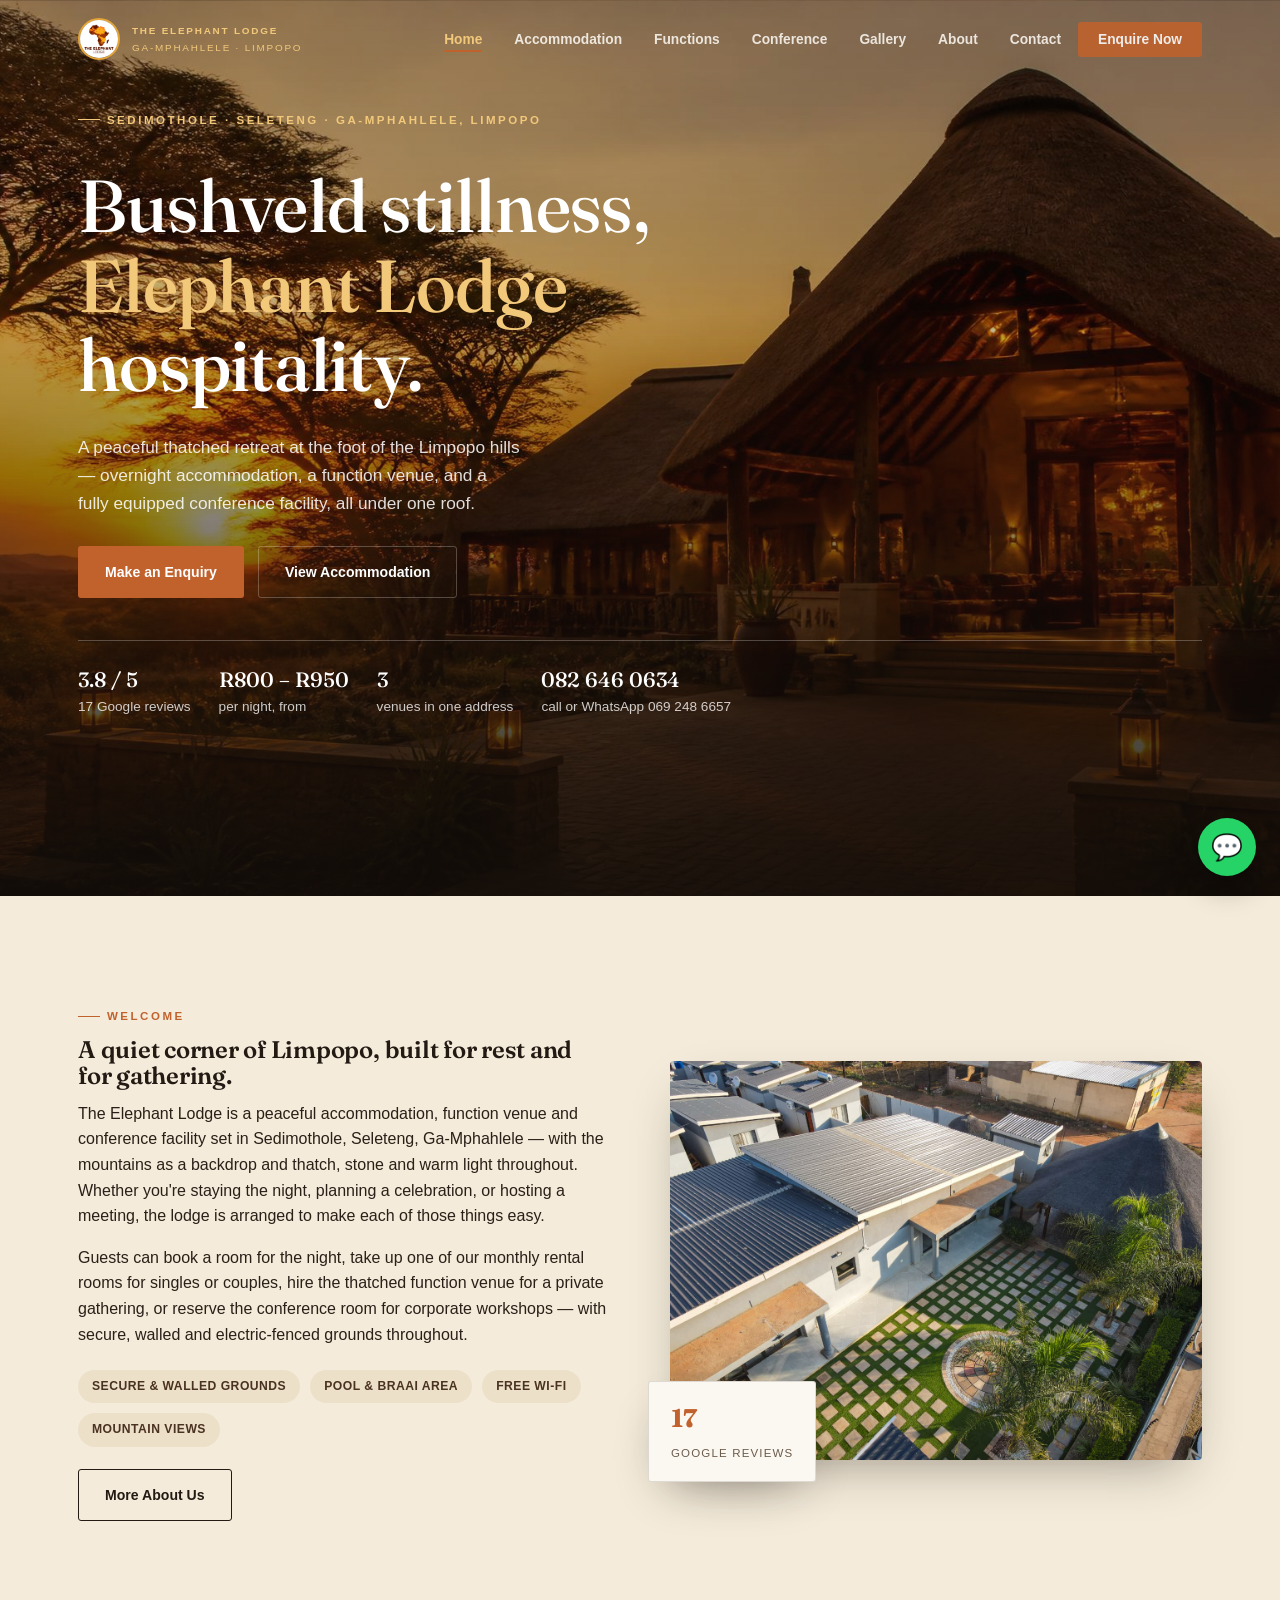
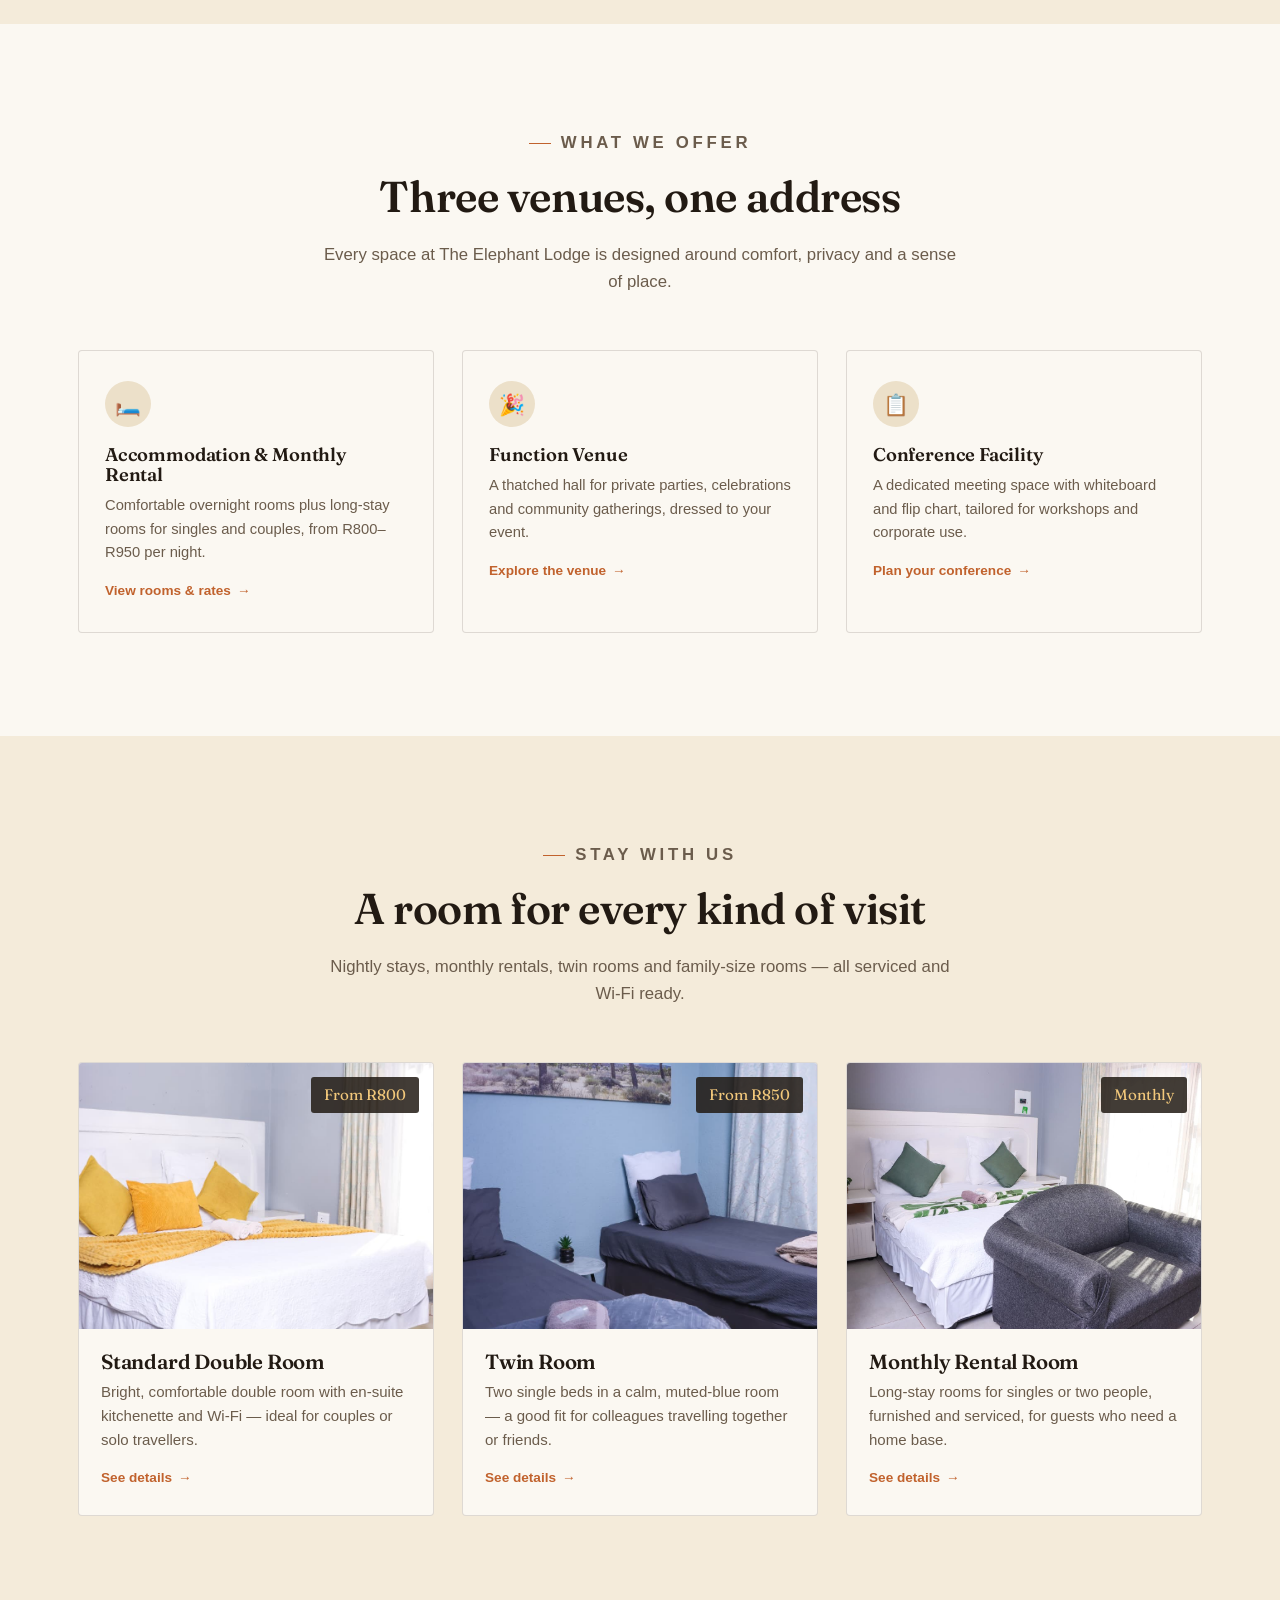
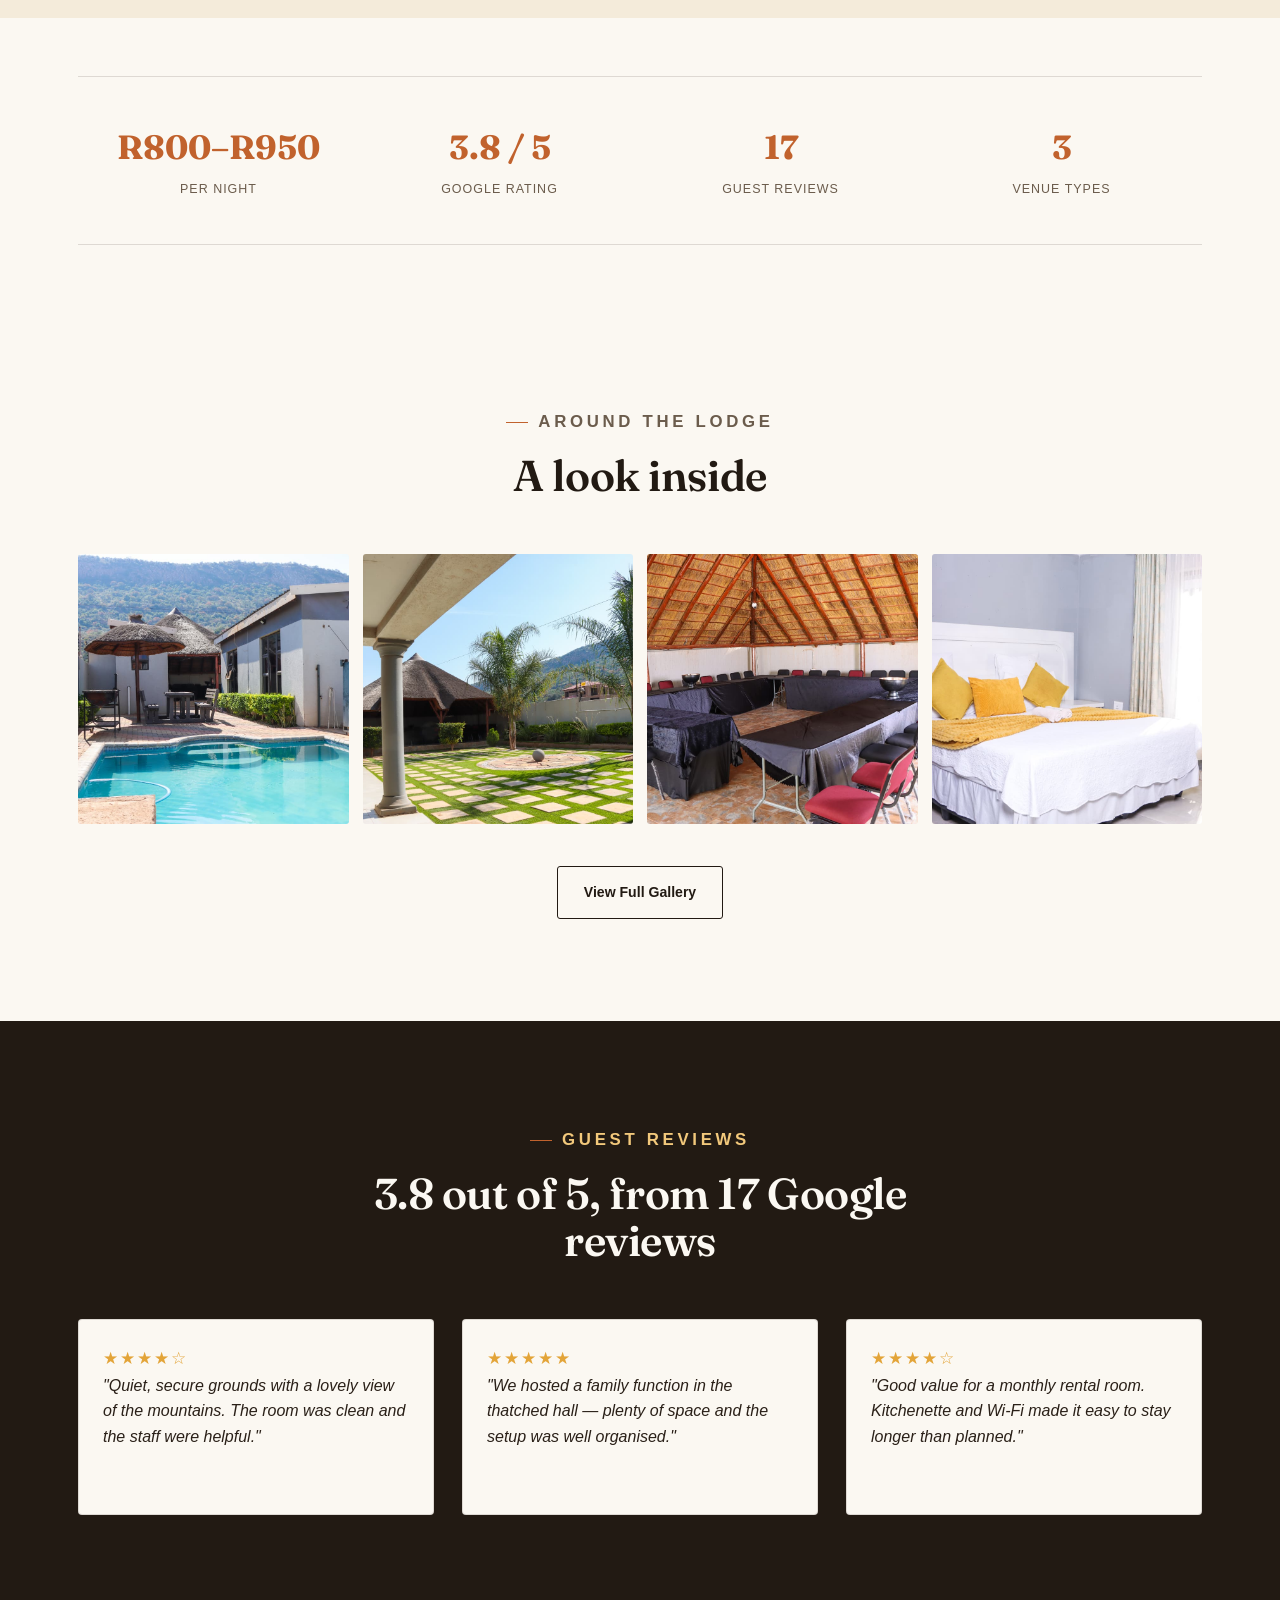
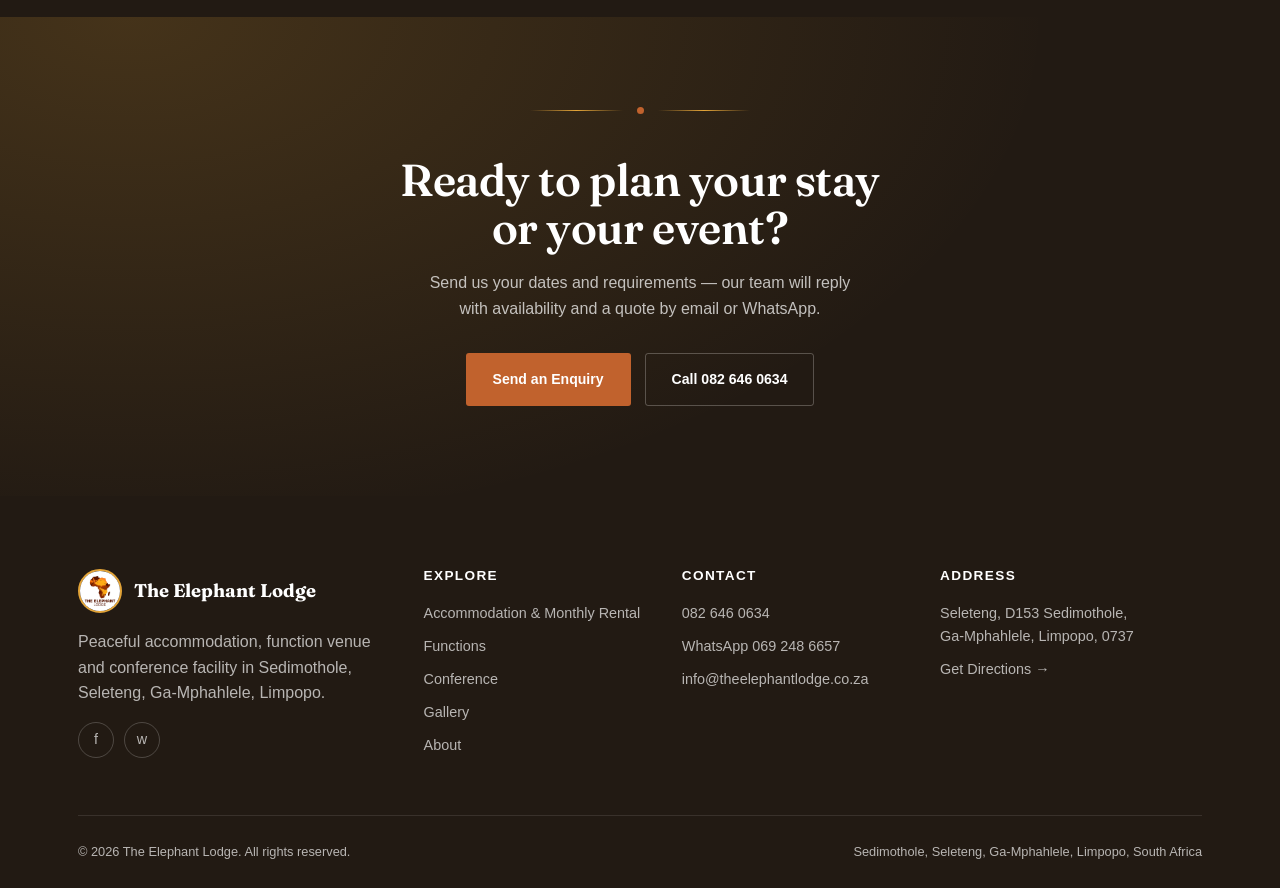
==== commit 52daae1c: "Add files via upload" ====
--- a/index.html
+++ b/index.html
@@ -1,186 +1,314 @@
 <!DOCTYPE html>
-<html lang="en">
+<html lang="en-ZA">
 <head>
 <meta charset="UTF-8">
 <meta name="viewport" content="width=device-width, initial-scale=1.0">
-<title>The Elephant Lodge — Seleteng, Ga-Mphahlele, Limpopo</title>
-<meta name="description" content="Overnight accommodation, functions and conferencing in Ga-Mphahlele, Limpopo.">
+<title>The Elephant Lodge | Accommodation, Functions & Conference Venue in Ga‑Mphahlele, Limpopo</title>
+<meta name="description" content="The Elephant Lodge in Sedimothole, Seleteng, Ga‑Mphahlele offers peaceful overnight accommodation, monthly room rentals, a function venue for parties and events, and a conference facility — all set against the Limpopo mountains.">
+<meta name="keywords" content="The Elephant Lodge, Ga-Mphahlele accommodation, Seleteng lodge, Limpopo function venue, conference venue Limpopo, monthly room rental Ga-Mphahlele, Sedimothole lodge">
+<link rel="canonical" href="https://theelephantlodge.co.za/">
+<meta name="robots" content="index, follow">
+
+<!-- Open Graph -->
+<meta property="og:type" content="business.business">
+<meta property="og:title" content="The Elephant Lodge — Accommodation, Functions & Conference Venue">
+<meta property="og:description" content="Peaceful accommodation, function venue and conference facility in Sedimothole, Seleteng, Ga‑Mphahlele, Limpopo.">
+<meta property="og:image" content="https://theelephantlodge.co.za/images/hero-sunset.jpg">
+<meta property="og:url" content="https://theelephantlodge.co.za/">
+<meta property="og:locale" content="en_ZA">
+<meta name="twitter:card" content="summary_large_image">
+
+<link rel="icon" href="images/logo.jpg">
+<link rel="preconnect" href="https://fonts.googleapis.com">
+<link rel="preconnect" href="https://fonts.gstatic.com" crossorigin>
+<link href="https://fonts.googleapis.com/css2?family=Fraunces:opsz,wght@9..144,300..700&family=Manrope:wght@400;500;600;700;800&display=swap" rel="stylesheet">
 <link rel="stylesheet" href="css/style.css">
+
+<script type="application/ld+json">
+{
+  "@context": "https://schema.org",
+  "@type": "LodgingBusiness",
+  "name": "The Elephant Lodge",
+  "image": "https://theelephantlodge.co.za/images/hero-sunset.jpg",
+  "url": "https://theelephantlodge.co.za/",
+  "telephone": "+27826460634",
+  "email": "info@theelephantlodge.co.za",
+  "priceRange": "R800 - R950",
+  "address": {
+    "@type": "PostalAddress",
+    "streetAddress": "D153 Sedimothole, Seleteng",
+    "addressLocality": "Ga-Mphahlele",
+    "postalCode": "0737",
+    "addressRegion": "Limpopo",
+    "addressCountry": "ZA"
+  },
+  "aggregateRating": {
+    "@type": "AggregateRating",
+    "ratingValue": "3.8",
+    "reviewCount": "17"
+  },
+  "sameAs": ["https://www.facebook.com/profile.php?id=61555060270359"]
+}
+</script>
 </head>
-<body>
-<header class="nav nav-hero" id="siteNav">
-  <a href="index.html" class="brand">
-    <img src="images/logo-badge.jpg" alt="The Elephant Lodge crest">
-    <span class="brand-text">The Elephant Lodge<small>Seleteng &middot; Limpopo</small></span>
-  </a>
-  <nav class="links">
-    <a href="accommodation.html">Accommodation</a>
-    <a href="functions.html">Functions</a>
-    <a href="conference.html">Conference</a>
-    <a href="gallery.html">Gallery</a>
-    <a href="about.html">About</a>
-    <a href="contact.html">Contact</a>
-  </nav>
-  <a class="btn-call" href="tel:+27826460634">
-    <svg viewBox="0 0 24 24" fill="none" stroke="currentColor" stroke-width="2" width="14" height="14"><path d="M22 16.92v3a2 2 0 0 1-2.18 2 19.79 19.79 0 0 1-8.63-3.07 19.5 19.5 0 0 1-6-6 19.79 19.79 0 0 1-3.07-8.67A2 2 0 0 1 4.11 2h3a2 2 0 0 1 2 1.72c.127.96.361 1.903.7 2.81a2 2 0 0 1-.45 2.11L8.09 9.91a16 16 0 0 0 6 6l1.27-1.27a2 2 0 0 1 2.11-.45c.907.339 1.85.573 2.81.7A2 2 0 0 1 22 16.92z"/></svg>
-    082 646 0634
-  </a>
+<body data-page="home">
+
+<!-- ============ HEADER ============ -->
+<header class="site-header">
+  <div class="container">
+    <a href="index.html" class="brand">
+      <img src="images/logo.jpg" alt="The Elephant Lodge logo">
+      <span><strong>The Elephant Lodge</strong><span>Ga‑Mphahlele · Limpopo</span></span>
+    </a>
+    <nav aria-label="Primary">
+      <ul class="nav-links">
+        <li><a href="index.html" data-page="home">Home</a></li>
+        <li><a href="accommodation.html" data-page="accommodation">Accommodation</a></li>
+        <li><a href="functions.html" data-page="functions">Functions</a></li>
+        <li><a href="conference.html" data-page="conference">Conference</a></li>
+        <li><a href="gallery.html" data-page="gallery">Gallery</a></li>
+        <li><a href="about.html" data-page="about">About</a></li>
+        <li><a href="contact.html" data-page="contact">Contact</a></li>
+        <li><a href="contact.html#enquire" class="nav-cta">Enquire Now</a></li>
+      </ul>
+    </nav>
+    <button class="nav-toggle" aria-label="Open menu" aria-expanded="false">☰</button>
+  </div>
 </header>
 
-<div class="trail-rail">
-  <svg viewBox="0 0 20 3000" preserveAspectRatio="none">
-    <path id="trailPath" class="trail-path" d="M10,0 L10,3000"/>
-  </svg>
-</div>
-
-<section class="hero hero-full" id="top">
-  <img class="hero-img" src="images/poolside.jpg" alt="Poolside and thatched lapa at The Elephant Lodge with the Limpopo mountains behind">
+<!-- ============ HERO ============ -->
+<section class="hero">
+  <div class="hero-bg" style="background-image:url('images/hero-sunset.jpg');"></div>
   <div class="hero-content">
-    <div class="hero-inner">
-      <div class="eyebrow"><span class="dot"></span>Seleteng &middot; Ga-Mphahlele &middot; Limpopo</div>
-      <h1 class="hero-title">Where the <em>savanna</em> welcomes you home</h1>
-      <p class="hero-sub">The Elephant Lodge is a serene escape for restful nights, unforgettable celebrations and focused business gatherings &mdash; rooted in our community, open to every guest.</p>
-      <div class="hero-ctas">
-        <a class="btn btn-primary" href="https://wa.me/27692486657?text=Hello%20The%20Elephant%20Lodge%2C%20I%27d%20like%20to%20make%20a%20booking%20enquiry."><svg viewBox="0 0 24 24" fill="currentColor"><path d="M12 2C6.48 2 2 6.48 2 12c0 1.85.5 3.58 1.38 5.07L2 22l5.05-1.35A9.94 9.94 0 0 0 12 22c5.52 0 10-4.48 10-10S17.52 2 12 2zm0 18c-1.7 0-3.28-.5-4.6-1.36l-.33-.2-3 .8.8-2.93-.21-.34A7.94 7.94 0 0 1 4 12c0-4.41 3.59-8 8-8s8 3.59 8 8-3.59 8-8 8zm4.4-5.6c-.24-.12-1.43-.7-1.65-.79-.22-.08-.38-.12-.55.12-.16.24-.63.79-.77.95-.14.16-.28.18-.52.06-.24-.12-1.02-.38-1.94-1.2-.72-.64-1.2-1.43-1.34-1.67-.14-.24-.02-.37.1-.49.11-.11.24-.28.36-.42.12-.14.16-.24.24-.4.08-.16.04-.3-.02-.42-.06-.12-.55-1.33-.76-1.82-.2-.48-.4-.42-.55-.42h-.47c-.16 0-.42.06-.64.3-.22.24-.85.83-.85 2.02 0 1.19.87 2.34.99 2.5.12.16 1.71 2.61 4.14 3.66.58.25 1.03.4 1.38.51.58.18 1.11.16 1.53.1.47-.07 1.43-.58 1.63-1.15.2-.57.2-1.05.14-1.15-.06-.1-.22-.16-.46-.28z"/></svg> Book Now / Enquire</a>
-        <a class="btn btn-ghost" href="tel:+27826460634"><svg viewBox="0 0 24 24" fill="none" stroke="currentColor" stroke-width="2" width="14" height="14"><path d="M22 16.92v3a2 2 0 0 1-2.18 2 19.79 19.79 0 0 1-8.63-3.07 19.5 19.5 0 0 1-6-6 19.79 19.79 0 0 1-3.07-8.67A2 2 0 0 1 4.11 2h3a2 2 0 0 1 2 1.72c.127.96.361 1.903.7 2.81a2 2 0 0 1-.45 2.11L8.09 9.91a16 16 0 0 0 6 6l1.27-1.27a2 2 0 0 1 2.11-.45c.907.339 1.85.573 2.81.7A2 2 0 0 1 22 16.92z"/></svg> Call 082 646 0634</a>
-        <a class="btn btn-ghost" href="https://wa.me/27692486657"><svg viewBox="0 0 24 24" fill="currentColor"><path d="M12 2C6.48 2 2 6.48 2 12c0 1.85.5 3.58 1.38 5.07L2 22l5.05-1.35A9.94 9.94 0 0 0 12 22c5.52 0 10-4.48 10-10S17.52 2 12 2zm0 18c-1.7 0-3.28-.5-4.6-1.36l-.33-.2-3 .8.8-2.93-.21-.34A7.94 7.94 0 0 1 4 12c0-4.41 3.59-8 8-8s8 3.59 8 8-3.59 8-8 8zm4.4-5.6c-.24-.12-1.43-.7-1.65-.79-.22-.08-.38-.12-.55.12-.16.24-.63.79-.77.95-.14.16-.28.18-.52.06-.24-.12-1.02-.38-1.94-1.2-.72-.64-1.2-1.43-1.34-1.67-.14-.24-.02-.37.1-.49.11-.11.24-.28.36-.42.12-.14.16-.24.24-.4.08-.16.04-.3-.02-.42-.06-.12-.55-1.33-.76-1.82-.2-.48-.4-.42-.55-.42h-.47c-.16 0-.42.06-.64.3-.22.24-.85.83-.85 2.02 0 1.19.87 2.34.99 2.5.12.16 1.71 2.61 4.14 3.66.58.25 1.03.4 1.38.51.58.18 1.11.16 1.53.1.47-.07 1.43-.58 1.63-1.15.2-.57.2-1.05.14-1.15-.06-.1-.22-.16-.46-.28z"/></svg> WhatsApp</a>
-      </div>
-    </div>
-  </div>
-  <div class="scroll-cue"></div>
-</section>
-
-<section class="lede" id="welcome">
-  <div class="section-inner">
-    <div class="waypoint"><span class="mark"></span><span>01 &mdash; Arrival</span></div>
-    <div class="two-col">
-      <div>
-        <h2>A quiet corner of <em>Ga-Mphahlele</em></h2>
-        <p>Set among landscaped gardens, a sparkling pool and shaded thatch, the lodge gives you space to breathe. Guests come for a night's rest, stay for a wedding, and return for conferences with catering handled from start to finish.</p>
-        <p>Everything is on one warm, walkable property &mdash; rooms, reception, function hall and outdoor entertainment areas.</p>
-      </div>
-      <div class="stat-list">
-        <div class="stat"><b>R800</b><span>Per night, from</span></div>
-        <div class="stat"><b>3</b><span>Ways to gather &mdash; stay, celebrate, meet</span></div>
-        <div class="stat"><b>1</b><span>Walkable property, gardens to pool</span></div>
-      </div>
-    </div>
-  </div>
-</section>
-
-<section class="dark-section" id="offerings">
-  <div class="section-inner">
-    <div class="waypoint on-dark"><span class="mark"></span><span>02 &mdash; What We Offer</span></div>
-    <h2>Rest, celebrate, and meet &mdash; under one thatched roof</h2>
-    <p class="lead">Four ways to spend time at the lodge, each with its own space and its own pace.</p>
-    <div class="card-grid">
-      <a class="card" href="accommodation.html">
-        <img src="images/room-clear.jpg" alt="Bright en-suite room with yellow accent pillows">
+    <p class="eyebrow">Sedimothole · Seleteng · Ga‑Mphahlele, Limpopo</p>
+    <h1>Bushveld stillness, <em>Elephant Lodge</em> hospitality.</h1>
+    <p class="hero-sub">A peaceful thatched retreat at the foot of the Limpopo hills — overnight accommodation, a function venue, and a fully equipped conference facility, all under one roof.</p>
+    <div class="hero-actions">
+      <a href="contact.html#enquire" class="btn btn-primary">Make an Enquiry</a>
+      <a href="accommodation.html" class="btn btn-ghost">View Accommodation</a>
+    </div>
+    <div class="hero-meta">
+      <div><strong>3.8 / 5</strong>17 Google reviews</div>
+      <div><strong>R800 – R950</strong>per night, from</div>
+      <div><strong>3</strong>venues in one address</div>
+      <div><strong>082 646 0634</strong>call or WhatsApp 069 248 6657</div>
+    </div>
+  </div>
+</section>
+
+<!-- ============ INTRO ============ -->
+<section class="section-sand">
+  <div class="container">
+    <div class="split reveal">
+      <div>
+        <p class="eyebrow">Welcome</p>
+        <h2>A quiet corner of Limpopo, built for rest and for gathering.</h2>
+        <p>The Elephant Lodge is a peaceful accommodation, function venue and conference facility set in Sedimothole, Seleteng, Ga‑Mphahlele — with the mountains as a backdrop and thatch, stone and warm light throughout. Whether you're staying the night, planning a celebration, or hosting a meeting, the lodge is arranged to make each of those things easy.</p>
+        <p>Guests can book a room for the night, take up one of our monthly rental rooms for singles or couples, hire the thatched function venue for a private gathering, or reserve the conference room for corporate workshops — with secure, walled and electric-fenced grounds throughout.</p>
+        <div class="badge-row">
+          <span class="badge">Secure & walled grounds</span>
+          <span class="badge">Pool & braai area</span>
+          <span class="badge">Free Wi‑Fi</span>
+          <span class="badge">Mountain views</span>
+        </div>
+        <a href="about.html" class="btn btn-outline">More About Us</a>
+      </div>
+      <div class="split-media">
+        <img src="images/aerial-front.jpg" alt="Aerial view of The Elephant Lodge grounds with gardens and thatched gazebo">
+        <div class="tag"><strong>17</strong><span>Google Reviews</span></div>
+      </div>
+    </div>
+  </div>
+</section>
+
+<!-- ============ SERVICES QUICK NAV ============ -->
+<section>
+  <div class="container">
+    <div class="section-head reveal">
+      <p class="eyebrow" style="justify-content:center;">What We Offer</p>
+      <h2>Three venues, one address</h2>
+      <p>Every space at The Elephant Lodge is designed around comfort, privacy and a sense of place.</p>
+    </div>
+    <div class="grid grid-3 reveal">
+      <div class="icon-card">
+        <div class="ic">🛏️</div>
+        <h3>Accommodation & Monthly Rental</h3>
+        <p>Comfortable overnight rooms plus long-stay rooms for singles and couples, from R800–R950 per night.</p>
+        <a href="accommodation.html" class="card-link">View rooms & rates</a>
+      </div>
+      <div class="icon-card">
+        <div class="ic">🎉</div>
+        <h3>Function Venue</h3>
+        <p>A thatched hall for private parties, celebrations and community gatherings, dressed to your event.</p>
+        <a href="functions.html" class="card-link">Explore the venue</a>
+      </div>
+      <div class="icon-card">
+        <div class="ic">📋</div>
+        <h3>Conference Facility</h3>
+        <p>A dedicated meeting space with whiteboard and flip chart, tailored for workshops and corporate use.</p>
+        <a href="conference.html" class="card-link">Plan your conference</a>
+      </div>
+    </div>
+  </div>
+</section>
+
+<!-- ============ FEATURED ROOMS ============ -->
+<section class="section-sand">
+  <div class="container">
+    <div class="section-head reveal">
+      <p class="eyebrow" style="justify-content:center;">Stay With Us</p>
+      <h2>A room for every kind of visit</h2>
+      <p>Nightly stays, monthly rentals, twin rooms and family-size rooms — all serviced and Wi‑Fi ready.</p>
+    </div>
+    <div class="grid grid-3 reveal">
+      <div class="card">
+        <div class="card-media"><img src="images/room-yellow.jpg" alt="Double room with white and mustard bedding at The Elephant Lodge"><span class="card-price">From R800</span></div>
         <div class="card-body">
-          <span class="card-num">Accommodation</span>
-          <h3>Comfortable rooms</h3>
-          <p>En-suite rooms from R800 per night, with monthly rental options available.</p>
-        </div>
-      </a>
-      <a class="card" href="functions.html">
-        <img src="images/front-grass.jpg" alt="Landscaped courtyard with thatched lapa for functions">
+          <h3>Standard Double Room</h3>
+          <p>Bright, comfortable double room with en-suite kitchenette and Wi‑Fi — ideal for couples or solo travellers.</p>
+          <a href="accommodation.html" class="card-link">See details</a>
+        </div>
+      </div>
+      <div class="card">
+        <div class="card-media"><img src="images/room-twin.jpg" alt="Twin room with two single beds at The Elephant Lodge"><span class="card-price">From R850</span></div>
         <div class="card-body">
-          <span class="card-num">Functions</span>
-          <h3>Weddings &amp; celebrations</h3>
-          <p>Weddings, parties and celebrations with room to dance, set in our gardens.</p>
-        </div>
-      </a>
-      <a class="card" href="conference.html">
-        <img src="images/conference.jpg" alt="Conference room set up with tables and a whiteboard">
+          <h3>Twin Room</h3>
+          <p>Two single beds in a calm, muted-blue room — a good fit for colleagues travelling together or friends.</p>
+          <a href="accommodation.html" class="card-link">See details</a>
+        </div>
+      </div>
+      <div class="card">
+        <div class="card-media"><img src="images/room-green.jpg" alt="Room with a double bed and armchair at The Elephant Lodge"><span class="card-price">Monthly</span></div>
         <div class="card-body">
-          <span class="card-num">Conference</span>
-          <h3>Meeting space</h3>
-          <p>A dedicated room for teams, workshops and training days.</p>
-        </div>
-      </a>
-      <a class="card" href="conference.html">
-        <img src="images/room-kitchen.jpg" alt="In-room kitchenette">
-        <div class="card-body">
-          <span class="card-num">Catering</span>
-          <h3>Full catering</h3>
-          <p>Catering arranged for any occasion, handled on site from start to finish.</p>
-        </div>
-      </a>
-    </div>
-  </div>
-</section>
-
-<section class="gallery" id="gallery-preview">
-  <div class="section-inner">
-    <div class="waypoint"><span class="mark"></span><span>03 &mdash; From The Lodge</span></div>
-    <h2>A glimpse of the grounds</h2>
-  </div>
-  <div class="gallery-strip">
-    <img src="images/mountain.jpg" data-lightbox="images/mountain.jpg" data-caption="The Limpopo mountains from the lodge boundary" alt="View of the Limpopo mountains from the lodge boundary wall">
-    <img src="images/room-couch.jpg" data-lightbox="images/room-couch.jpg" data-caption="Guest room with armchair" alt="Guest room with a grey armchair and green cushions">
-    <img src="images/room-twin.jpg" data-lightbox="images/room-twin.jpg" data-caption="Twin room" alt="Twin room with desert-themed artwork">
-    <img src="images/poolside.jpg" data-lightbox="images/poolside.jpg" data-caption="Poolside braai area" alt="Poolside braai area beneath the mountain">
-  </div>
-  <div class="section-inner" style="margin-top:8px;">
-    <a class="btn btn-ghost" style="border-color:rgba(51,38,26,0.3); color:var(--bark);" href="gallery.html">View full gallery &rarr;</a>
-  </div>
-</section>
-<section class="contact-band" id="contact">
-  <div class="section-inner">
-    <div class="waypoint" style="margin-bottom:22px;"><span class="mark" style="background:var(--stone-lt); box-shadow:0 0 0 4px rgba(251,248,240,0.2), 0 0 0 5px rgba(251,248,240,0.1);"></span><span style="color:var(--stone-lt);">Plan Your Visit</span></div>
-    <div class="contact-grid">
-      <div>
-        <h2>Ready to <em>rest, celebrate</em> or meet?</h2>
-        <p class="lead">Reach out and we&rsquo;ll help you plan your stay, function or conference &mdash; from the first enquiry to the last guest home.</p>
-        <div class="hero-ctas static">
-          <a class="btn btn-primary" href="https://wa.me/27692486657?text=Hello%20The%20Elephant%20Lodge%2C%20I%27d%20like%20to%20make%20a%20booking%20enquiry.">
-            <svg viewBox="0 0 24 24" fill="currentColor"><path d="M12 2C6.48 2 2 6.48 2 12c0 1.85.5 3.58 1.38 5.07L2 22l5.05-1.35A9.94 9.94 0 0 0 12 22c5.52 0 10-4.48 10-10S17.52 2 12 2zm0 18c-1.7 0-3.28-.5-4.6-1.36l-.33-.2-3 .8.8-2.93-.21-.34A7.94 7.94 0 0 1 4 12c0-4.41 3.59-8 8-8s8 3.59 8 8-3.59 8-8 8zm4.4-5.6c-.24-.12-1.43-.7-1.65-.79-.22-.08-.38-.12-.55.12-.16.24-.63.79-.77.95-.14.16-.28.18-.52.06-.24-.12-1.02-.38-1.94-1.2-.72-.64-1.2-1.43-1.34-1.67-.14-.24-.02-.37.1-.49.11-.11.24-.28.36-.42.12-.14.16-.24.24-.4.08-.16.04-.3-.02-.42-.06-.12-.55-1.33-.76-1.82-.2-.48-.4-.42-.55-.42h-.47c-.16 0-.42.06-.64.3-.22.24-.85.83-.85 2.02 0 1.19.87 2.34.99 2.5.12.16 1.71 2.61 4.14 3.66.58.25 1.03.4 1.38.51.58.18 1.11.16 1.53.1.47-.07 1.43-.58 1.63-1.15.2-.57.2-1.05.14-1.15-.06-.1-.22-.16-.46-.28z"/></svg>
-            WhatsApp Us
-          </a>
-          <a class="btn btn-ghost" href="tel:+27826460634">
-            <svg viewBox="0 0 24 24" fill="none" stroke="currentColor" stroke-width="2" width="14" height="14"><path d="M22 16.92v3a2 2 0 0 1-2.18 2 19.79 19.79 0 0 1-8.63-3.07 19.5 19.5 0 0 1-6-6 19.79 19.79 0 0 1-3.07-8.67A2 2 0 0 1 4.11 2h3a2 2 0 0 1 2 1.72c.127.96.361 1.903.7 2.81a2 2 0 0 1-.45 2.11L8.09 9.91a16 16 0 0 0 6 6l1.27-1.27a2 2 0 0 1 2.11-.45c.907.339 1.85.573 2.81.7A2 2 0 0 1 22 16.92z"/></svg>
-            Call the Lodge
-          </a>
-        </div>
-      </div>
-      <div class="contact-card">
-        <div class="row"><div class="row-head"><img class="row-icon" src="images/icons/location.svg" alt=""><span>Address</span></div><div>Seleteng, D153 Sedimothole,<br>Ga-Mphahlele, Limpopo</div></div>
-        <div class="row"><div class="row-head"><img class="row-icon" src="images/icons/phone.svg" alt=""><span>Call</span></div><a href="tel:+27826460634">082 646 0634</a></div>
-        <div class="row"><div class="row-head"><img class="row-icon" src="images/icons/whatsapp.svg" alt=""><span>WhatsApp</span></div><a href="https://wa.me/27692486657">069 248 6657</a></div>
-        <div class="row"><div class="row-head"><img class="row-icon" src="images/icons/email.svg" alt=""><span>Email</span></div><a href="mailto:info@theelephantlodge.co.za">info@theelephantlodge.co.za</a></div>
-      </div>
-    </div>
-  </div>
-</section>
-<footer>
-  <div class="section-inner" style="padding-left:32px;">
+          <h3>Monthly Rental Room</h3>
+          <p>Long-stay rooms for singles or two people, furnished and serviced, for guests who need a home base.</p>
+          <a href="accommodation.html" class="card-link">See details</a>
+        </div>
+      </div>
+    </div>
+  </div>
+</section>
+
+<!-- ============ STATS ============ -->
+<section class="section-tight">
+  <div class="container">
+    <div class="stats reveal">
+      <div><strong>R800–R950</strong><span>Per Night</span></div>
+      <div><strong>3.8 / 5</strong><span>Google Rating</span></div>
+      <div><strong>17</strong><span>Guest Reviews</span></div>
+      <div><strong>3</strong><span>Venue Types</span></div>
+    </div>
+  </div>
+</section>
+
+<!-- ============ GALLERY PREVIEW ============ -->
+<section>
+  <div class="container">
+    <div class="section-head reveal">
+      <p class="eyebrow" style="justify-content:center;">Around The Lodge</p>
+      <h2>A look inside</h2>
+    </div>
+    <div class="gallery-grid reveal">
+      <div class="gallery-item"><img src="images/poolside.jpg" alt="Poolside patio and braai area"></div>
+      <div class="gallery-item"><img src="images/garden-lawn.jpg" alt="Landscaped garden with thatched gazebo"></div>
+      <div class="gallery-item"><img src="images/function-hall-setup-1.jpg" alt="Function hall set up under thatched roof"></div>
+      <div class="gallery-item"><img src="images/room-yellow.jpg" alt="Double room with mustard bedding"></div>
+    </div>
+    <div style="text-align:center; margin-top:2.6rem;">
+      <a href="gallery.html" class="btn btn-outline">View Full Gallery</a>
+    </div>
+  </div>
+</section>
+
+<!-- ============ TESTIMONIALS ============ -->
+<section class="section-night">
+  <div class="container">
+    <div class="section-head reveal">
+      <p class="eyebrow" style="justify-content:center; color:var(--gold-soft);">Guest Reviews</p>
+      <h2>3.8 out of 5, from 17 Google reviews</h2>
+    </div>
+    <div class="grid grid-3 reveal">
+      <div class="review-card">
+        <div class="stars">★★★★☆</div>
+        <p>"Quiet, secure grounds with a lovely view of the mountains. The room was clean and the staff were helpful."</p>
+        <div class="review-name">— Google Reviewer</div>
+      </div>
+      <div class="review-card">
+        <div class="stars">★★★★★</div>
+        <p>"We hosted a family function in the thatched hall — plenty of space and the setup was well organised."</p>
+        <div class="review-name">— Google Reviewer</div>
+      </div>
+      <div class="review-card">
+        <div class="stars">★★★★☆</div>
+        <p>"Good value for a monthly rental room. Kitchenette and Wi‑Fi made it easy to stay longer than planned."</p>
+        <div class="review-name">— Google Reviewer</div>
+      </div>
+    </div>
+  </div>
+</section>
+
+<!-- ============ CTA ============ -->
+<section class="cta-band">
+  <div class="container">
+    <div class="horizon"><span class="horizon-dot"></span></div>
+    <h2>Ready to plan your stay or your event?</h2>
+    <p>Send us your dates and requirements — our team will reply with availability and a quote by email or WhatsApp.</p>
+    <div class="cta-actions">
+      <a href="contact.html#enquire" class="btn btn-primary">Send an Enquiry</a>
+      <a href="tel:+27826460634" class="btn btn-ghost">Call 082 646 0634</a>
+    </div>
+  </div>
+</section>
+
+<!-- ============ FOOTER ============ -->
+<footer class="site-footer">
+  <div class="container">
     <div class="footer-grid">
-      <a href="index.html" class="footer-brand">
-        <img src="images/logo-badge.jpg" alt="The Elephant Lodge crest">
-        <div>The Elephant Lodge<small>Overnight Accommodation &middot; Functions &middot; Conference</small></div>
-      </a>
-      <div class="footer-cols">
-        <div class="footer-col">
-          <span>Explore</span>
-          <a href="accommodation.html">Accommodation</a>
-          <a href="functions.html">Functions</a>
-          <a href="conference.html">Conference</a>
-          <a href="gallery.html">Gallery</a>
-        </div>
-        <div class="footer-col">
-          <span>Lodge</span>
-          <a href="about.html">About Us</a>
-          <a href="contact.html">Book / Enquire</a>
-          <a href="https://wa.me/27692486657">WhatsApp Us</a>
-        </div>
+      <div>
+        <div class="footer-brand">
+          <img src="images/logo.jpg" alt="The Elephant Lodge logo">
+          <strong>The Elephant Lodge</strong>
+        </div>
+        <p>Peaceful accommodation, function venue and conference facility in Sedimothole, Seleteng, Ga‑Mphahlele, Limpopo.</p>
+        <div class="social-row">
+          <a href="https://www.facebook.com/profile.php?id=61555060270359" target="_blank" rel="noopener" aria-label="Facebook">f</a>
+          <a href="https://wa.me/27692486657" target="_blank" rel="noopener" aria-label="WhatsApp">w</a>
+        </div>
+      </div>
+      <div>
+        <h4>Explore</h4>
+        <ul>
+          <li><a href="accommodation.html">Accommodation & Monthly Rental</a></li>
+          <li><a href="functions.html">Functions</a></li>
+          <li><a href="conference.html">Conference</a></li>
+          <li><a href="gallery.html">Gallery</a></li>
+          <li><a href="about.html">About</a></li>
+        </ul>
+      </div>
+      <div>
+        <h4>Contact</h4>
+        <ul>
+          <li><a href="tel:+27826460634">082 646 0634</a></li>
+          <li><a href="https://wa.me/27692486657" target="_blank" rel="noopener">WhatsApp 069 248 6657</a></li>
+          <li><a href="mailto:info@theelephantlodge.co.za">info@theelephantlodge.co.za</a></li>
+        </ul>
+      </div>
+      <div>
+        <h4>Address</h4>
+        <ul>
+          <li>Seleteng, D153 Sedimothole,<br>Ga‑Mphahlele, Limpopo, 0737</li>
+          <li><a href="https://www.google.com/maps/dir//Seleteng,+D153+Sedimothole,+Seleteng,+Ga,+Ga-Mphahlele,+0737" target="_blank" rel="noopener">Get Directions →</a></li>
+        </ul>
       </div>
     </div>
     <div class="footer-bottom">
-      <span>&copy; 2026 The Elephant Lodge, Ga-Mphahlele</span>
-      <span>Seleteng &middot; D153 Sedimothole &middot; Limpopo</span>
+      <span>© <span id="year"></span> The Elephant Lodge. All rights reserved.</span>
+      <span>Sedimothole, Seleteng, Ga‑Mphahlele, Limpopo, South Africa</span>
     </div>
   </div>
 </footer>
+
+<a href="https://wa.me/27692486657" class="whatsapp-float" target="_blank" rel="noopener" aria-label="Chat on WhatsApp">💬</a>
 
 <script src="js/main.js"></script>
 </body>
--- a/css/style.css
+++ b/css/style.css
@@ -1,353 +1,579 @@
-@import url('https://fonts.googleapis.com/css2?family=Fraunces:ital,opsz,wght@0,9..144,300;0,9..144,400;0,9..144,500;0,9..144,600;1,9..144,400;1,9..144,500&family=Work+Sans:wght@300;400;500;600&family=JetBrains+Mono:wght@400;500&display=swap');
+/* ===================================================================
+   THE ELEPHANT LODGE — stylesheet
+   Design tokens: dusk night, terracotta & gold (from the lodge mark),
+   warm sand paper, olive bushveld accent.
+=================================================================== */
 
 :root{
-  --bark:      #33261A;
-  --bark-soft: #4A3A28;
-  --stone:     #EDE3CE;
-  --stone-lt:  #F7F2E6;
-  --gold:      #CC9A3A;
-  --gold-deep: #B4622A;
-  --sage:      #7F8F6E;
-  --slate:     #5C6E76;
-  --ivory:     #FBF8F0;
-
-  --display: 'Fraunces', serif;
-  --body: 'Work Sans', sans-serif;
-  --mono: 'JetBrains Mono', monospace;
-}
-
-*{ margin:0; padding:0; box-sizing:border-box; }
+  --night:#221A13;        /* dusk / deep bark */
+  --night-2:#2F241A;
+  --bark:#4A3220;
+  --terracotta:#C1622D;
+  --terracotta-2:#a5501f;
+  --gold:#E3A438;
+  --gold-soft:#F2C87B;
+  --sand:#F4EBDA;
+  --sand-2:#ECE0C9;
+  --ivory:#FBF8F2;
+  --olive:#5C6B45;
+  --ink:#2A2018;
+  --ink-soft:#6b5c4c;
+  --line:rgba(42,32,24,0.14);
+  --line-light:rgba(251,248,242,0.25);
+  --shadow: 0 20px 50px -20px rgba(34,26,19,0.45);
+  --radius: 4px;
+  --radius-lg: 2px;
+  --maxw: 1180px;
+  --serif: "Fraunces", "Iowan Old Style", Georgia, serif;
+  --sans: "Manrope", "Segoe UI", Arial, sans-serif;
+}
+
+*,*::before,*::after{ box-sizing:border-box; }
 html{ scroll-behavior:smooth; }
 body{
-  font-family:var(--body);
-  background:var(--stone-lt);
-  color:var(--bark);
-  line-height:1.5;
-  overflow-x:hidden;
-}
-img{ display:block; max-width:100%; }
+  margin:0;
+  font-family:var(--sans);
+  color:var(--ink);
+  background:var(--ivory);
+  -webkit-font-smoothing:antialiased;
+  line-height:1.6;
+}
+img{ max-width:100%; display:block; }
 a{ color:inherit; text-decoration:none; }
-::selection{ background:var(--gold); color:var(--ivory); }
+h1,h2,h3,h4{
+  font-family:var(--serif);
+  font-weight:600;
+  color:var(--night);
+  line-height:1.08;
+  margin:0 0 .5em;
+  letter-spacing:-0.01em;
+}
+h1{ font-weight:500; }
+p{ margin:0 0 1em; }
+.container{ max-width:var(--maxw); margin:0 auto; padding:0 28px; }
+.hidden{ display:none !important; }
 
 @media (prefers-reduced-motion: reduce){
-  *{ animation-duration:0.001ms !important; animation-iteration-count:1 !important; transition-duration:0.001ms !important; scroll-behavior:auto !important; }
-}
-
-.wrap{ max-width:1180px; margin:0 auto; padding:0 32px; }
-
-/* ---------- NAV ---------- */
-/* Default: solid bar with dark text — correct for every interior page,
-   since they open on a light background, not a dark photo. */
-header.nav{
-  position:fixed; top:0; left:0; right:0; z-index:100;
-  display:flex; align-items:center; justify-content:space-between;
-  padding:14px 32px;
-  background:rgba(251,248,240,0.96);
+  *{ animation-duration:.001ms !important; animation-iteration-count:1 !important; transition-duration:.001ms !important; scroll-behavior:auto !important; }
+}
+
+/* focus visibility */
+a:focus-visible, button:focus-visible, input:focus-visible, textarea:focus-visible, select:focus-visible{
+  outline: 2px solid var(--gold);
+  outline-offset: 3px;
+}
+
+/* ---------- eyebrow / labels ---------- */
+.eyebrow{
+  font-family:var(--sans);
+  font-size:.72rem;
+  letter-spacing:.22em;
+  text-transform:uppercase;
+  font-weight:700;
+  color:var(--terracotta);
+  display:inline-flex;
+  align-items:center;
+  gap:.6em;
+}
+.eyebrow::before{
+  content:"";
+  width:22px; height:1px;
+  background:var(--terracotta);
+  display:inline-block;
+}
+
+/* ---------- horizon divider (signature element) ---------- */
+.horizon{
+  display:flex; align-items:center; gap:14px;
+  margin: 0 auto 2.6rem;
+  max-width:220px;
+}
+.horizon::before, .horizon::after{
+  content:""; flex:1; height:1px;
+  background:linear-gradient(90deg, transparent, var(--gold), transparent);
+}
+.horizon-dot{
+  width:7px; height:7px; border-radius:50%;
+  background:var(--terracotta);
+  flex-shrink:0;
+}
+
+/* =====================================================
+   HEADER / NAV
+===================================================== */
+.site-header{
+  position:fixed; top:0; left:0; right:0; z-index:1000;
+  padding:18px 0;
+  transition: background .35s ease, padding .35s ease, box-shadow .35s ease;
+}
+.site-header .container{
+  display:flex; align-items:center; justify-content:space-between; gap:20px;
+}
+.site-header.solid{
+  background:rgba(34,26,19,0.96);
   backdrop-filter:blur(6px);
-  box-shadow:0 1px 0 rgba(51,38,26,0.08);
-  transition:background .4s ease, padding .4s ease, box-shadow .4s ease;
-}
-.brand{ display:flex; align-items:center; gap:12px; }
-.brand img{ width:40px; height:40px; border-radius:50%; object-fit:cover; border:2px solid rgba(251,248,240,0.85); }
-.brand-text{ font-family:var(--display); font-size:1.05rem; font-weight:600; letter-spacing:.02em; color:var(--bark); transition:color .4s ease; }
-.brand-text small{ display:block; font-family:var(--mono); font-size:.55rem; letter-spacing:.16em; font-weight:400; opacity:.75; text-transform:uppercase; margin-top:2px; }
-
-nav.links{ display:flex; gap:24px; align-items:center; }
-nav.links a{
-  font-family:var(--mono); font-size:.7rem; letter-spacing:.07em; text-transform:uppercase;
-  color:var(--bark); opacity:.85; transition:opacity .4s ease, color .4s ease;
-  position:relative; padding-bottom:3px;
-}
-nav.links a::after{
-  content:''; position:absolute; left:0; bottom:0; width:0; height:1px; background:currentColor;
-  transition:width .25s ease;
-}
-nav.links a:hover::after, nav.links a.active::after{ width:100%; }
-nav.links a.active{ opacity:1; }
-
-/* Homepage only: nav starts see-through with light text over the hero
-   photo, then becomes the solid/dark bar above once scrolled past it. */
-header.nav.nav-hero{
-  padding:18px 32px; background:transparent; backdrop-filter:none; box-shadow:none;
-}
-header.nav.nav-hero .brand-text{ color:var(--ivory); }
-header.nav.nav-hero nav.links a{ color:var(--ivory); }
-header.nav.nav-hero.scrolled{
-  padding:14px 32px; background:rgba(251,248,240,0.96); backdrop-filter:blur(6px);
-  box-shadow:0 1px 0 rgba(51,38,26,0.08);
-}
-header.nav.nav-hero.scrolled .brand-text{ color:var(--bark); }
-header.nav.nav-hero.scrolled nav.links a{ color:var(--bark); }
-@media (max-width:900px){ nav.links{ display:none; } }
-
-.btn-call{
-  font-family:var(--mono); font-size:.72rem; letter-spacing:.06em; text-transform:uppercase;
-  background:var(--gold-deep); color:var(--ivory); padding:9px 16px; border-radius:2px;
-  display:inline-flex; align-items:center; gap:8px; transition:background .25s ease, transform .2s ease;
-  white-space:nowrap;
-}
-.btn-call:hover{ background:var(--gold); transform:translateY(-1px); }
-
-/* ---------- HERO (shared, image height varies by page) ---------- */
+  padding:10px 0;
+  box-shadow:0 8px 24px -12px rgba(0,0,0,.4);
+}
+.brand{
+  display:flex; align-items:center; gap:12px;
+  font-family:var(--serif);
+  color:var(--ivory);
+  font-size:1.18rem;
+  letter-spacing:.01em;
+}
+.brand img{
+  width:42px; height:42px; object-fit:cover; border-radius:50%;
+  border:2px solid var(--gold);
+}
+.brand strong{ display:block; font-weight:600; }
+.brand span{
+  display:block; font-family:var(--sans); font-size:.62rem;
+  letter-spacing:.18em; text-transform:uppercase; color:var(--gold-soft);
+  margin-top:1px;
+}
+
+.nav-links{
+  display:flex; align-items:center; gap:2px;
+  list-style:none; margin:0; padding:0;
+}
+.nav-links a{
+  color:var(--ivory);
+  font-size:.86rem;
+  font-weight:600;
+  padding:10px 15px;
+  border-radius:3px;
+  position:relative;
+  opacity:.88;
+  transition:opacity .2s ease, background .2s ease;
+}
+.nav-links a:hover{ opacity:1; background:rgba(255,255,255,.06); }
+.nav-links a.active{ opacity:1; color:var(--gold-soft); }
+.nav-links a.active::after{
+  content:""; position:absolute; left:15px; right:15px; bottom:5px;
+  height:2px; background:var(--terracotta);
+  border-radius:2px;
+}
+.nav-cta{
+  background:var(--terracotta);
+  color:#fff !important;
+  padding:10px 20px !important;
+  border-radius:3px;
+  font-weight:700 !important;
+}
+.nav-cta:hover{ background:var(--terracotta-2) !important; }
+
+.nav-toggle{
+  display:none;
+  background:none; border:1px solid var(--line-light); border-radius:3px;
+  width:42px; height:38px;
+  color:var(--ivory);
+  font-size:1.2rem;
+  cursor:pointer;
+}
+
+@media (max-width: 960px){
+  .nav-toggle{ display:block; }
+  .nav-links{
+    position:fixed; top:0; right:0; bottom:0;
+    width:min(320px, 82vw);
+    background:var(--night);
+    flex-direction:column; align-items:stretch;
+    padding:90px 26px 30px;
+    gap:6px;
+    transform:translateX(100%);
+    transition:transform .35s ease;
+    box-shadow:-20px 0 40px rgba(0,0,0,.3);
+  }
+  .nav-links.open{ transform:translateX(0); }
+  .nav-links a{ padding:14px 12px; font-size:1rem; }
+  .nav-cta{ margin-top:10px; text-align:center; }
+}
+
+/* =====================================================
+   HERO
+===================================================== */
 .hero{
-  position:relative; display:flex; align-items:flex-end;
-  background:#000;
-}
-.hero.hero-full{ min-height:100svh; }
-.hero.hero-tall{ min-height:64vh; }
-.hero-img{
-  position:absolute; inset:0; width:100%; height:100%; object-fit:cover;
-  animation:heroZoom 26s ease-in-out infinite alternate;
-}
-@keyframes heroZoom{ from{ transform:scale(1);} to{ transform:scale(1.08);} }
+  position:relative;
+  min-height:92vh;
+  display:flex; align-items:flex-end;
+  color:var(--ivory);
+  overflow:hidden;
+}
+.hero-bg{
+  position:absolute; inset:0;
+  background-size:cover; background-position:center;
+  animation: heroZoom 18s ease-out forwards;
+}
+@keyframes heroZoom{
+  from{ transform:scale(1.08); }
+  to{ transform:scale(1); }
+}
 .hero::after{
-  content:''; position:absolute; inset:0;
-  background:linear-gradient(180deg, rgba(30,20,12,0.35) 0%, rgba(30,20,12,0.15) 30%, rgba(20,14,8,0.55) 68%, rgba(15,10,6,0.88) 100%);
-}
-.hero-content{ position:relative; z-index:2; width:100%; padding:0 32px 88px; }
-.hero-inner{ max-width:1180px; margin:0 auto; }
-.eyebrow{
-  font-family:var(--mono); font-size:.76rem; letter-spacing:.22em; text-transform:uppercase;
-  color:var(--gold); display:flex; align-items:center; gap:12px; margin-bottom:22px;
-  opacity:0; animation:fadeUp .9s ease .2s forwards;
-}
-.eyebrow .dot{ width:6px; height:6px; border-radius:50%; background:var(--gold); display:inline-block; }
-h1.hero-title{
-  font-family:var(--display); font-weight:500; color:var(--ivory);
-  font-size:clamp(2.1rem, 5.6vw, 4.2rem); line-height:1.05; letter-spacing:-.01em;
-  max-width:17ch; margin-bottom:20px;
-  opacity:0; animation:fadeUp .9s ease .4s forwards;
-}
-h1.hero-title em{ font-style:italic; color:var(--gold); font-weight:400; }
+  content:"";
+  position:absolute; inset:0;
+  background:
+    linear-gradient(180deg, rgba(20,15,10,.35) 0%, rgba(20,15,10,.25) 35%, rgba(18,13,9,.92) 100%);
+}
+.hero-content{
+  position:relative; z-index:2;
+  padding:0 28px 76px;
+  max-width:var(--maxw);
+  margin:0 auto;
+  width:100%;
+}
+.hero-content .eyebrow{ color:var(--gold-soft); }
+.hero-content .eyebrow::before{ background:var(--gold-soft); }
+.hero h1{
+  color:#fff;
+  font-size:clamp(2.5rem, 6vw, 4.6rem);
+  max-width:16ch;
+  margin:.35em 0 .4em;
+}
+.hero h1 em{ color:var(--gold-soft); font-style:normal; }
 .hero-sub{
-  font-size:1.06rem; color:var(--stone-lt); max-width:48ch; margin-bottom:32px; font-weight:300;
-  opacity:0; animation:fadeUp .9s ease .6s forwards;
-}
-.hero-ctas{ display:flex; flex-wrap:wrap; gap:14px; opacity:0; animation:fadeUp .9s ease .8s forwards; }
-.hero-ctas.static{ opacity:1; animation:none; }
-@keyframes fadeUp{ from{ opacity:0; transform:translateY(16px);} to{ opacity:1; transform:translateY(0);} }
-
+  font-size:1.08rem;
+  max-width:46ch;
+  color:rgba(255,255,255,.86);
+  margin-bottom:1.8rem;
+}
+.hero-actions{ display:flex; flex-wrap:wrap; gap:14px; margin-bottom:2.6rem; }
+.hero-meta{
+  display:flex; flex-wrap:wrap; gap:28px;
+  border-top:1px solid var(--line-light);
+  padding-top:22px;
+  font-size:.85rem;
+  color:rgba(255,255,255,.78);
+}
+.hero-meta strong{ color:#fff; display:block; font-family:var(--serif); font-size:1.3rem; font-weight:500; }
+
+/* page (interior) hero — shorter */
+.page-hero{
+  min-height:52vh;
+  display:flex; align-items:flex-end;
+}
+.page-hero .hero-content{ padding-bottom:56px; }
+.page-hero h1{ font-size:clamp(2.1rem, 4.6vw, 3.4rem); max-width:22ch; }
+
+/* =====================================================
+   BUTTONS
+===================================================== */
 .btn{
   display:inline-flex; align-items:center; gap:10px;
-  padding:15px 26px; font-family:var(--body); font-size:.88rem; font-weight:500; letter-spacing:.01em;
-  border-radius:2px; transition:transform .25s ease, background .25s ease, color .25s ease, box-shadow .25s ease;
-  border:1px solid transparent; cursor:pointer;
-}
-.btn-primary{ background:var(--gold); color:var(--bark); }
-.btn-primary:hover{ background:var(--stone-lt); transform:translateY(-2px); box-shadow:0 8px 20px rgba(0,0,0,0.25); }
-.btn-ghost{ border-color:rgba(251,248,240,0.5); color:var(--ivory); }
-.btn-ghost:hover{ background:rgba(251,248,240,0.12); transform:translateY(-2px); border-color:var(--ivory); }
-.btn svg{ width:15px; height:15px; flex-shrink:0; }
-
-.scroll-cue{
-  position:absolute; bottom:26px; left:50%; transform:translateX(-50%); z-index:2;
-  width:1px; height:46px; background:linear-gradient(180deg, rgba(251,248,240,0.8), transparent);
-  opacity:0; animation:fadeUp 1s ease 1.2s forwards;
-}
-.scroll-cue::after{
-  content:''; position:absolute; top:0; left:-2.5px; width:6px; height:6px; border-radius:50%; background:var(--gold);
-  animation:cueMove 2.2s ease-in-out infinite;
-}
-@keyframes cueMove{ 0%{ top:0; opacity:1;} 85%{ opacity:1;} 100%{ top:100%; opacity:0;} }
-
-/* ---------- TRAIL (signature element) ---------- */
-.trail-rail{
-  position:absolute; left:32px; top:0; bottom:0; width:20px; z-index:5; pointer-events:none;
-  display:none;
-}
-@media (min-width:980px){ .trail-rail{ display:block; } }
-.trail-rail svg{ position:sticky; top:0; height:100vh; width:20px; }
-.trail-path{ stroke:var(--gold-deep); stroke-width:1.4; fill:none; stroke-dasharray:5 7; }
-
-section{ position:relative; padding:110px 0; }
-.section-inner{ max-width:1180px; margin:0 auto; padding:0 32px; }
-@media (min-width:980px){ .section-inner{ padding-left:96px; } }
-.section-inner.narrow{ max-width:820px; }
-
-.waypoint{ display:flex; align-items:center; gap:14px; margin-bottom:22px; }
-.waypoint .mark{
-  width:9px; height:9px; border-radius:50%; background:var(--gold-deep); flex-shrink:0;
-  box-shadow:0 0 0 4px var(--stone-lt), 0 0 0 5px rgba(180,98,42,0.25);
-}
-.waypoint span{ font-family:var(--mono); font-size:.72rem; letter-spacing:.2em; text-transform:uppercase; color:var(--gold-deep); }
-.waypoint.on-dark .mark{ background:var(--gold); box-shadow:0 0 0 4px var(--bark), 0 0 0 5px rgba(204,154,58,0.25); }
-.waypoint.on-dark span{ color:var(--gold); }
-
-/* ---------- generic content blocks ---------- */
-.lede{ background:var(--stone-lt); }
-.lede h2{
-  font-family:var(--display); font-weight:400; font-size:clamp(1.7rem, 3.4vw, 2.6rem);
-  max-width:22ch; margin-bottom:28px; color:var(--bark);
-}
-.lede h2 em{ font-style:italic; color:var(--gold-deep); }
-.lede p{ max-width:64ch; font-size:1.02rem; color:var(--bark-soft); font-weight:300; margin-bottom:16px; }
-
-.two-col{ display:grid; grid-template-columns:1.1fr .9fr; gap:64px; align-items:start; }
-@media (max-width:860px){ .two-col{ grid-template-columns:1fr; } }
-.stat-list{ display:flex; flex-direction:column; gap:22px; padding-top:8px; }
-.stat{ border-top:1px solid rgba(51,38,26,0.14); padding-top:14px; }
-.stat b{ font-family:var(--display); font-size:1.5rem; font-weight:500; color:var(--gold-deep); display:block; }
-.stat span{ font-family:var(--mono); font-size:.7rem; letter-spacing:.1em; text-transform:uppercase; color:var(--bark-soft); }
-
-/* ---------- dark section / offerings-style cards ---------- */
-.dark-section{ background:var(--bark); color:var(--ivory); }
-.dark-section h2{
-  font-family:var(--display); font-weight:400; font-size:clamp(1.7rem, 3.4vw, 2.6rem);
-  max-width:20ch; margin-bottom:14px; color:var(--ivory);
-}
-.dark-section > .section-inner > p.lead{ max-width:56ch; font-weight:300; color:rgba(251,248,240,0.72); margin-bottom:56px; }
-
-.card-grid{ display:grid; grid-template-columns:repeat(4, 1fr); gap:2px; background:rgba(251,248,240,0.1); }
-.card-grid.cols-3{ grid-template-columns:repeat(3,1fr); }
-.card-grid.cols-2{ grid-template-columns:repeat(2,1fr); }
-@media (max-width:980px){ .card-grid{ grid-template-columns:repeat(2, 1fr) !important; } }
-@media (max-width:560px){ .card-grid{ grid-template-columns:1fr !important; } }
+  padding:14px 26px;
+  font-family:var(--sans);
+  font-weight:700;
+  font-size:.88rem;
+  border-radius:3px;
+  border:1px solid transparent;
+  cursor:pointer;
+  transition:transform .2s ease, background .2s ease, color .2s ease, border-color .2s ease;
+}
+.btn:hover{ transform:translateY(-2px); }
+.btn-primary{ background:var(--terracotta); color:#fff; }
+.btn-primary:hover{ background:var(--terracotta-2); }
+.btn-ghost{ background:transparent; color:#fff; border-color:var(--line-light); }
+.btn-ghost:hover{ background:rgba(255,255,255,.1); }
+.btn-dark{ background:var(--night); color:var(--ivory); }
+.btn-dark:hover{ background:var(--night-2); }
+.btn-outline{ background:transparent; color:var(--night); border-color:var(--night); }
+.btn-outline:hover{ background:var(--night); color:var(--ivory); }
+.btn-wide{ width:100%; justify-content:center; }
+
+/* =====================================================
+   SECTIONS
+===================================================== */
+section{ padding:6.4rem 0; }
+.section-tight{ padding:3.6rem 0; }
+.section-sand{ background:var(--sand); }
+.section-night{ background:var(--night); color:var(--ivory); }
+.section-night h2, .section-night h3{ color:var(--ivory); }
+.section-head{ text-align:center; max-width:640px; margin:0 auto 3.4rem; }
+.section-head h2{ font-size:clamp(1.9rem, 3.4vw, 2.7rem); }
+.section-head p{ color:var(--ink-soft); font-size:1.05rem; }
+.section-night .section-head p{ color:rgba(255,255,255,.72); }
+.section-head.left{ text-align:left; margin:0 0 2.6rem; }
+
+/* intro / split */
+.split{
+  display:grid; grid-template-columns:1fr 1fr; gap:60px; align-items:center;
+}
+@media (max-width: 860px){ .split{ grid-template-columns:1fr; gap:34px; } }
+.split img{ border-radius:var(--radius); box-shadow:var(--shadow); }
+.split-media{ position:relative; }
+.split-media .tag{
+  position:absolute; bottom:-22px; left:-22px;
+  background:var(--ivory);
+  border:1px solid var(--line);
+  padding:16px 22px;
+  border-radius:3px;
+  box-shadow:var(--shadow);
+  font-family:var(--serif);
+}
+.split-media .tag strong{ display:block; font-size:1.6rem; color:var(--terracotta); }
+.split-media .tag span{ font-family:var(--sans); font-size:.72rem; letter-spacing:.1em; text-transform:uppercase; color:var(--ink-soft); }
+@media (max-width:600px){ .split-media .tag{ left:10px; bottom:-16px; padding:12px 16px;} }
+
+/* =====================================================
+   CARDS — services / rooms
+===================================================== */
+.grid{ display:grid; gap:28px; }
+.grid-3{ grid-template-columns:repeat(3,1fr); }
+.grid-4{ grid-template-columns:repeat(4,1fr); }
+@media (max-width:960px){ .grid-3, .grid-4{ grid-template-columns:repeat(2,1fr); } }
+@media (max-width:620px){ .grid-3, .grid-4{ grid-template-columns:1fr; } }
+
 .card{
-  background:var(--bark); position:relative; overflow:hidden; min-height:380px;
-  display:flex; flex-direction:column; justify-content:flex-end;
-}
-.card img{
-  position:absolute; inset:0; width:100%; height:100%; object-fit:cover; object-position:center;
-  transition:transform .6s ease;
-}
-.card:hover img{ transform:scale(1.06); }
-.card::after{
-  content:''; position:absolute; inset:0; background:linear-gradient(180deg, rgba(20,14,8,0) 42%, rgba(20,14,8,0.9) 100%);
-}
-.card-body{ position:relative; z-index:2; padding:26px 22px; }
-.card-num{ font-family:var(--mono); font-size:.68rem; color:var(--gold); letter-spacing:.14em; margin-bottom:10px; display:block; }
-.card h3{ font-family:var(--display); font-size:1.35rem; font-weight:500; margin-bottom:8px; }
-.card p{ font-size:.86rem; font-weight:300; color:rgba(251,248,240,0.78); max-width:28ch; }
-.card.card-link{ cursor:pointer; }
-
-/* ---------- gallery ---------- */
-.gallery{ background:var(--stone-lt); padding-bottom:100px; }
-.gallery h2{ font-family:var(--display); font-weight:400; font-size:clamp(1.7rem,3.4vw,2.6rem); margin-bottom:36px; }
-.gallery-strip{
-  display:flex; gap:16px; overflow-x:auto; padding-bottom:20px; scroll-snap-type:x proximity;
-  margin:0 -32px; padding-left:32px; padding-right:32px;
-}
-@media (min-width:980px){ .gallery-strip{ margin-left:0; padding-left:96px; } }
-.gallery-strip::-webkit-scrollbar{ height:5px; }
-.gallery-strip::-webkit-scrollbar-thumb{ background:var(--gold-deep); border-radius:4px; }
-.gallery-strip img{
-  height:340px; width:auto; flex:0 0 auto; scroll-snap-align:start; border-radius:2px;
+  background:var(--ivory);
+  border:1px solid var(--line);
+  border-radius:var(--radius);
+  overflow:hidden;
+  transition:transform .3s ease, box-shadow .3s ease;
+  display:flex; flex-direction:column;
+}
+.card:hover{ transform:translateY(-6px); box-shadow:var(--shadow); }
+.card-media{ position:relative; aspect-ratio:4/3; overflow:hidden; }
+.card-media img{ width:100%; height:100%; object-fit:cover; transition:transform .5s ease; }
+.card:hover .card-media img{ transform:scale(1.07); }
+.card-price{
+  position:absolute; top:14px; right:14px;
+  background:rgba(34,26,19,.85);
+  color:var(--gold-soft);
+  font-family:var(--serif);
+  font-size:.95rem;
+  padding:6px 13px;
+  border-radius:3px;
+}
+.card-body{ padding:22px 22px 26px; flex:1; display:flex; flex-direction:column; }
+.card-body h3{ font-size:1.28rem; margin-bottom:.35em; }
+.card-body p{ color:var(--ink-soft); font-size:.94rem; flex:1; }
+.card-list{ list-style:none; margin:.6em 0 1.1em; padding:0; font-size:.86rem; color:var(--ink-soft); }
+.card-list li{ padding:4px 0 4px 20px; position:relative; }
+.card-list li::before{
+  content:""; position:absolute; left:0; top:11px;
+  width:8px; height:8px;
+  background:var(--gold); opacity:.8;
+  clip-path: polygon(50% 0%, 100% 50%, 50% 100%, 0% 50%);
+}
+.card-link{
+  font-weight:700; font-size:.85rem; color:var(--terracotta);
+  display:inline-flex; align-items:center; gap:6px;
+}
+.card-link::after{ content:"→"; transition:transform .2s ease; }
+.card-link:hover::after{ transform:translateX(4px); }
+
+/* feature icon cards (services quick nav on home) */
+.icon-card{
+  padding:30px 26px;
+  background:var(--ivory);
+  border:1px solid var(--line);
+  border-radius:var(--radius);
+  transition:transform .25s ease, border-color .25s ease;
+}
+.icon-card:hover{ transform:translateY(-5px); border-color:var(--terracotta); }
+.icon-card .ic{
+  width:46px; height:46px; border-radius:50%;
+  background:var(--sand-2);
+  display:flex; align-items:center; justify-content:center;
+  margin-bottom:18px; color:var(--terracotta); font-size:1.3rem;
+}
+.icon-card h3{ font-size:1.15rem; }
+.icon-card p{ color:var(--ink-soft); font-size:.92rem; margin-bottom:.8em; }
+
+/* =====================================================
+   STATS STRIP
+===================================================== */
+.stats{
+  display:flex; flex-wrap:wrap; justify-content:space-between;
+  border-top:1px solid var(--line); border-bottom:1px solid var(--line);
+  padding:34px 0;
+}
+.stats div{ text-align:center; flex:1; min-width:140px; padding:10px; }
+.stats strong{ display:block; font-family:var(--serif); font-size:2.1rem; color:var(--terracotta); }
+.stats span{ font-size:.78rem; letter-spacing:.08em; text-transform:uppercase; color:var(--ink-soft); }
+
+/* =====================================================
+   TESTIMONIAL / REVIEWS
+===================================================== */
+.stars{ color:var(--gold); letter-spacing:2px; font-size:1.05rem; }
+.review-card{
+  background:var(--ivory); border:1px solid var(--line); border-radius:var(--radius);
+  padding:26px 24px;
+}
+.review-card p{ font-style:italic; color:var(--ink); }
+.review-name{ font-weight:700; font-size:.88rem; margin-top:10px; }
+
+/* =====================================================
+   GALLERY
+===================================================== */
+.gallery-grid{
+  display:grid; grid-template-columns:repeat(4,1fr); gap:14px;
+}
+@media (max-width:960px){ .gallery-grid{ grid-template-columns:repeat(3,1fr); } }
+@media (max-width:620px){ .gallery-grid{ grid-template-columns:repeat(2,1fr); } }
+.gallery-item{
+  position:relative; overflow:hidden; border-radius:3px;
+  aspect-ratio:1/1;
   cursor:pointer;
 }
-.gallery-strip img:nth-child(2){ height:280px; align-self:flex-end; }
-.gallery-strip img:nth-child(4){ height:300px; align-self:center; }
-
-.gallery-grid{
-  display:grid; grid-template-columns:repeat(3, 1fr); gap:14px;
-}
-@media (max-width:860px){ .gallery-grid{ grid-template-columns:repeat(2,1fr); } }
-@media (max-width:520px){ .gallery-grid{ grid-template-columns:1fr; } }
-.gallery-grid figure{ position:relative; overflow:hidden; border-radius:2px; cursor:pointer; background:var(--bark); aspect-ratio:4/3; }
-.gallery-grid figure img{ width:100%; height:100%; object-fit:cover; transition:transform .5s ease; }
-.gallery-grid figure:hover img{ transform:scale(1.06); }
-.gallery-grid figcaption{
-  position:absolute; left:0; right:0; bottom:0; padding:14px 16px;
-  background:linear-gradient(180deg, rgba(20,14,8,0) 0%, rgba(20,14,8,0.85) 100%);
-  color:var(--ivory); font-family:var(--mono); font-size:.68rem; letter-spacing:.08em; text-transform:uppercase;
+.gallery-item img{
+  width:100%; height:100%; object-fit:cover;
+  transition:transform .45s ease;
+}
+.gallery-item:hover img{ transform:scale(1.1); }
+.gallery-item .cap{
+  position:absolute; inset:auto 0 0 0;
+  padding:10px 12px 9px;
+  background:linear-gradient(0deg, rgba(20,15,10,.82), transparent);
+  color:#fff; font-size:.74rem; letter-spacing:.03em;
   opacity:0; transition:opacity .3s ease;
 }
-.gallery-grid figure:hover figcaption{ opacity:1; }
+.gallery-item:hover .cap{ opacity:1; }
+.gallery-item.tall{ grid-row: span 2; aspect-ratio:auto; }
+
+.filter-bar{
+  display:flex; flex-wrap:wrap; gap:10px; justify-content:center; margin-bottom:2.4rem;
+}
+.filter-btn{
+  padding:9px 18px; border-radius:20px; border:1px solid var(--line);
+  background:transparent; font-size:.82rem; font-weight:700; cursor:pointer;
+  color:var(--ink-soft);
+  transition:all .2s ease;
+}
+.filter-btn:hover{ border-color:var(--terracotta); color:var(--terracotta); }
+.filter-btn.active{ background:var(--night); color:var(--ivory); border-color:var(--night); }
 
 /* lightbox */
 .lightbox{
-  position:fixed; inset:0; background:rgba(20,14,8,0.94); z-index:1000;
-  display:none; align-items:center; justify-content:center; padding:40px;
-}
-.lightbox.open{ display:flex; }
-.lightbox img{ max-width:92vw; max-height:86vh; border-radius:2px; box-shadow:0 20px 60px rgba(0,0,0,0.5); }
-.lightbox-close{
-  position:absolute; top:26px; right:32px; color:var(--ivory); font-family:var(--mono); font-size:.85rem;
-  letter-spacing:.1em; text-transform:uppercase; cursor:pointer; display:flex; align-items:center; gap:8px;
-}
-.lightbox-nav{
-  position:absolute; top:50%; transform:translateY(-50%); color:var(--ivory); font-size:2rem; cursor:pointer;
-  width:52px; height:52px; display:flex; align-items:center; justify-content:center; opacity:.7; transition:opacity .2s;
-}
-.lightbox-nav:hover{ opacity:1; }
-.lightbox-prev{ left:16px; } .lightbox-next{ right:16px; }
-
-/* ---------- contact band ---------- */
-.contact-band{
-  background:linear-gradient(160deg, var(--gold-deep) 0%, #8f4620 100%);
-  color:var(--ivory); position:relative; overflow:hidden;
-}
-.contact-band::before{
-  content:''; position:absolute; right:-8%; top:-20%; width:520px; height:520px; border-radius:50%;
-  background:radial-gradient(circle, rgba(251,248,240,0.12), transparent 70%);
-}
-.contact-grid{ display:grid; grid-template-columns:1.2fr 1fr; gap:60px; position:relative; z-index:1; }
-@media (max-width:860px){ .contact-grid{ grid-template-columns:1fr; } }
-.contact-band h2{ font-family:var(--display); font-weight:400; font-size:clamp(1.9rem,4vw,3rem); max-width:14ch; margin-bottom:20px; }
-.contact-band h2 em{ font-style:italic; color:var(--stone-lt); }
-.contact-band p.lead{ max-width:44ch; font-weight:300; color:rgba(251,248,240,0.88); margin-bottom:34px; }
-.contact-band .btn-primary{ background:var(--bark); color:var(--ivory); }
-.contact-band .btn-primary:hover{ background:var(--stone-lt); color:var(--bark); }
-.contact-band .btn-ghost{ border-color:rgba(251,248,240,0.55); }
-
-.contact-card{
-  background:rgba(251,248,240,0.1); border:1px solid rgba(251,248,240,0.25); border-radius:2px; padding:36px;
-  backdrop-filter:blur(4px);
-}
-.contact-card .row{ display:flex; flex-direction:column; gap:5px; padding:16px 0; border-bottom:1px solid rgba(251,248,240,0.2); }
-.contact-card .row:last-child{ border-bottom:none; padding-bottom:0; }
-.contact-card .row:first-child{ padding-top:0; }
-.contact-card .row span{ font-family:var(--mono); font-size:.66rem; letter-spacing:.16em; text-transform:uppercase; opacity:.75; }
-.contact-card .row a, .contact-card .row div{ font-family:var(--display); font-size:1.15rem; }
-.contact-card .row a{ transition:opacity .2s ease; }
-.contact-card .row a:hover{ opacity:.7; text-decoration:underline; }
-
-/* ---------- icon badges (WhatsApp / Phone / Email / Location) ---------- */
-.row-head{ display:flex; align-items:center; gap:10px; margin-bottom:3px; }
-.row-icon{ width:30px; height:30px; flex-shrink:0; }
-.row-icon.sm{ width:24px; height:24px; }
-
-/* ---------- contact page form + map ---------- */
-.contact-page-grid{ display:grid; grid-template-columns:1fr 1fr; gap:60px; align-items:start; }
-@media (max-width:900px){ .contact-page-grid{ grid-template-columns:1fr; } }
-.info-card{ background:var(--ivory); border:1px solid rgba(51,38,26,0.1); border-radius:2px; padding:36px; }
-.info-card .row{ display:flex; flex-direction:column; gap:6px; padding:18px 0; border-bottom:1px solid rgba(51,38,26,0.1); }
-.info-card .row:first-child{ padding-top:0; }
-.info-card .row:last-child{ border-bottom:none; padding-bottom:0; }
-.info-card .row span{ font-family:var(--mono); font-size:.68rem; letter-spacing:.16em; text-transform:uppercase; color:var(--gold-deep); }
-.info-card .row a, .info-card .row div{ font-family:var(--display); font-size:1.2rem; color:var(--bark); }
-.map-frame{
-  border:1px solid rgba(51,38,26,0.12); border-radius:2px; overflow:hidden; aspect-ratio:4/3;
-  display:flex; align-items:center; justify-content:center; background:var(--bark); position:relative;
-}
-.map-frame iframe{ width:100%; height:100%; border:0; filter:grayscale(20%) sepia(8%); }
-.map-link{
-  position:absolute; bottom:16px; right:16px; background:var(--gold); color:var(--bark);
-  font-family:var(--mono); font-size:.7rem; letter-spacing:.08em; text-transform:uppercase;
-  padding:9px 14px; border-radius:2px; display:inline-flex; align-items:center; gap:8px;
-}
-
-/* ---------- page hero (short intro band for interior pages) ---------- */
-.page-lede{ background:var(--stone); padding-top:170px; padding-bottom:70px; }
-.page-lede .eyebrow{ color:var(--gold-deep); opacity:1; animation:none; }
-.page-lede .eyebrow .dot{ background:var(--gold-deep); }
-.page-lede h1{
-  font-family:var(--display); font-weight:400; font-size:clamp(2rem,4.6vw,3.4rem); max-width:18ch;
-  color:var(--bark); margin-top:14px;
-}
-.page-lede h1 em{ font-style:italic; color:var(--gold-deep); }
-.page-lede p{ max-width:56ch; font-weight:300; color:var(--bark-soft); margin-top:18px; font-size:1.02rem; }
-
-/* ---------- footer ---------- */
-footer{ background:var(--bark); color:rgba(251,248,240,0.65); padding:56px 0 30px; }
-.footer-grid{ display:flex; flex-wrap:wrap; justify-content:space-between; gap:40px; margin-bottom:44px; }
-.footer-brand{ display:flex; align-items:center; gap:12px; max-width:280px; }
-.footer-brand img{ width:38px; height:38px; border-radius:50%; object-fit:cover; }
-.footer-brand div{ font-family:var(--display); font-size:1rem; color:var(--ivory); }
-.footer-brand small{ display:block; font-family:var(--mono); font-size:.62rem; letter-spacing:.14em; text-transform:uppercase; margin-top:3px; color:rgba(251,248,240,0.5); }
-.footer-cols{ display:flex; gap:64px; flex-wrap:wrap; }
-.footer-col span{ display:block; font-family:var(--mono); font-size:.66rem; letter-spacing:.16em; text-transform:uppercase; color:var(--gold); margin-bottom:14px; }
-.footer-col a{ display:block; font-size:.88rem; margin-bottom:10px; color:rgba(251,248,240,0.72); transition:color .2s ease; }
-.footer-col a:hover{ color:var(--ivory); }
-.footer-bottom{ border-top:1px solid rgba(251,248,240,0.14); padding-top:22px; display:flex; justify-content:space-between; flex-wrap:wrap; gap:10px; font-family:var(--mono); font-size:.68rem; letter-spacing:.04em; color:rgba(251,248,240,0.45); }
-
-:focus-visible{ outline:2px solid var(--gold); outline-offset:3px; }
+  position:fixed; inset:0; background:rgba(15,11,8,.94);
+  display:flex; align-items:center; justify-content:center;
+  z-index:2000; padding:40px;
+  opacity:0; visibility:hidden; transition:opacity .25s ease;
+}
+.lightbox.open{ opacity:1; visibility:visible; }
+.lightbox img{ max-width:min(1100px,90vw); max-height:82vh; border-radius:3px; box-shadow:0 30px 80px rgba(0,0,0,.5); }
+.lightbox-cap{ color:var(--gold-soft); text-align:center; margin-top:14px; font-size:.9rem; }
+.lightbox-close, .lightbox-prev, .lightbox-next{
+  position:absolute; background:rgba(255,255,255,.08); color:#fff; border:1px solid var(--line-light);
+  border-radius:50%; width:46px; height:46px; cursor:pointer; font-size:1.1rem;
+  display:flex; align-items:center; justify-content:center;
+}
+.lightbox-close{ top:24px; right:24px; }
+.lightbox-prev{ left:24px; top:50%; transform:translateY(-50%); }
+.lightbox-next{ right:24px; top:50%; transform:translateY(-50%); }
+.lightbox-close:hover, .lightbox-prev:hover, .lightbox-next:hover{ background:var(--terracotta); border-color:var(--terracotta); }
+
+/* =====================================================
+   CONTACT / FORM
+===================================================== */
+.contact-wrap{ display:grid; grid-template-columns:1.05fr .95fr; gap:50px; }
+@media (max-width:900px){ .contact-wrap{ grid-template-columns:1fr; } }
+.form-card{
+  background:var(--ivory); border:1px solid var(--line); border-radius:var(--radius);
+  padding:34px; box-shadow:var(--shadow);
+}
+.field{ margin-bottom:18px; }
+.field label{ display:block; font-size:.82rem; font-weight:700; margin-bottom:7px; color:var(--night); }
+.field input, .field select, .field textarea{
+  width:100%; padding:13px 14px; border:1px solid var(--line); border-radius:3px;
+  font-family:var(--sans); font-size:.94rem; background:#fff; color:var(--ink);
+}
+.field input:focus, .field select:focus, .field textarea:focus{ border-color:var(--terracotta); outline:none; }
+.field-row{ display:grid; grid-template-columns:1fr 1fr; gap:16px; }
+@media (max-width:520px){ .field-row{ grid-template-columns:1fr; } }
+.form-note{ font-size:.8rem; color:var(--ink-soft); margin-top:10px; }
+.form-status{ margin-top:14px; font-size:.88rem; font-weight:700; display:none; }
+.form-status.ok{ color:#3d7a3d; display:block; }
+.form-status.err{ color:var(--terracotta-2); display:block; }
+
+.info-list{ list-style:none; margin:0 0 2rem; padding:0; }
+.info-list li{
+  display:flex; gap:16px; padding:16px 0; border-bottom:1px solid var(--line-light);
+}
+.section-night .info-list li{ border-bottom:1px solid rgba(255,255,255,.12); }
+.info-list .ic{
+  width:40px; height:40px; border-radius:50%; background:rgba(227,164,56,.15);
+  color:var(--gold); display:flex; align-items:center; justify-content:center; flex-shrink:0;
+}
+.info-list strong{ display:block; font-family:var(--serif); font-size:1rem; }
+.info-list span, .info-list a{ font-size:.9rem; color:rgba(255,255,255,.72); }
+.info-list a:hover{ color:var(--gold-soft); }
+
+.map-frame{ border-radius:var(--radius); overflow:hidden; border:1px solid var(--line-light); }
+.map-frame iframe{ width:100%; height:280px; border:0; display:block; }
+
+/* =====================================================
+   CTA BAND
+===================================================== */
+.cta-band{
+  background: radial-gradient(120% 180% at 10% 0%, rgba(227,164,56,.18), transparent 60%), var(--night);
+  color:var(--ivory);
+  text-align:center;
+  padding:5.6rem 0;
+}
+.cta-band h2{ color:#fff; font-size:clamp(1.9rem,3.6vw,2.8rem); max-width:16ch; margin:0 auto .4em; }
+.cta-band p{ color:rgba(255,255,255,.72); max-width:50ch; margin:0 auto 2rem; }
+.cta-actions{ display:flex; gap:14px; justify-content:center; flex-wrap:wrap; }
+
+/* =====================================================
+   FOOTER
+===================================================== */
+.site-footer{ background:var(--night); color:rgba(255,255,255,.68); padding:4.6rem 0 1.6rem; }
+.footer-grid{
+  display:grid; grid-template-columns:1.4fr 1fr 1fr 1.2fr; gap:40px;
+  padding-bottom:3rem; border-bottom:1px solid rgba(255,255,255,.1);
+}
+@media (max-width:860px){ .footer-grid{ grid-template-columns:1fr 1fr; } }
+@media (max-width:520px){ .footer-grid{ grid-template-columns:1fr; } }
+.footer-grid h4{ color:#fff; font-size:.85rem; letter-spacing:.1em; text-transform:uppercase; font-family:var(--sans); margin-bottom:18px; }
+.footer-grid ul{ list-style:none; margin:0; padding:0; }
+.footer-grid li{ margin-bottom:10px; font-size:.9rem; }
+.footer-grid a:hover{ color:var(--gold-soft); }
+.footer-brand{ display:flex; align-items:center; gap:12px; margin-bottom:16px; }
+.footer-brand img{ width:44px; height:44px; border-radius:50%; border:2px solid var(--gold); object-fit:cover; }
+.footer-brand strong{ font-family:var(--serif); color:#fff; font-size:1.15rem; display:block; }
+.footer-bottom{
+  display:flex; justify-content:space-between; flex-wrap:wrap; gap:10px;
+  padding-top:1.6rem; font-size:.8rem;
+}
+.social-row{ display:flex; gap:10px; margin-top:16px; }
+.social-row a{
+  width:36px; height:36px; border-radius:50%; border:1px solid rgba(255,255,255,.2);
+  display:flex; align-items:center; justify-content:center; font-size:.9rem;
+}
+.social-row a:hover{ background:var(--terracotta); border-color:var(--terracotta); }
+
+/* =====================================================
+   MISC — table (services & pricing), breadcrumbs, WA float
+===================================================== */
+.price-table{ width:100%; border-collapse:collapse; background:var(--ivory); border-radius:var(--radius); overflow:hidden; box-shadow:var(--shadow); }
+.price-table th, .price-table td{ padding:16px 20px; text-align:left; border-bottom:1px solid var(--line); font-size:.94rem; }
+.price-table th{ background:var(--night); color:var(--gold-soft); font-family:var(--serif); font-weight:500; font-size:1rem; }
+.price-table tr:last-child td{ border-bottom:none; }
+.price-table td:last-child, .price-table th:last-child{ text-align:right; font-weight:700; color:var(--terracotta); }
+
+.whatsapp-float{
+  position:fixed; bottom:24px; right:24px; z-index:900;
+  width:58px; height:58px; border-radius:50%;
+  background:#25D366; color:#fff;
+  display:flex; align-items:center; justify-content:center;
+  box-shadow:0 12px 30px rgba(0,0,0,.3);
+  font-size:1.6rem;
+  transition:transform .2s ease;
+}
+.whatsapp-float:hover{ transform:scale(1.08); }
+
+.breadcrumb{ font-size:.8rem; color:rgba(255,255,255,.65); }
+.breadcrumb a:hover{ color:var(--gold-soft); }
+
+.reveal{ opacity:0; transform:translateY(22px); transition:opacity .7s ease, transform .7s ease; }
+.reveal.in{ opacity:1; transform:none; }
+
+.two-col-text{ display:grid; grid-template-columns:1fr 1fr; gap:50px; }
+@media (max-width:820px){ .two-col-text{ grid-template-columns:1fr; } }
+
+.badge-row{ display:flex; flex-wrap:wrap; gap:10px; margin:1.4rem 0; }
+.badge{
+  font-size:.76rem; font-weight:700; letter-spacing:.04em; text-transform:uppercase;
+  background:var(--sand-2); color:var(--bark); padding:7px 14px; border-radius:20px;
+}
